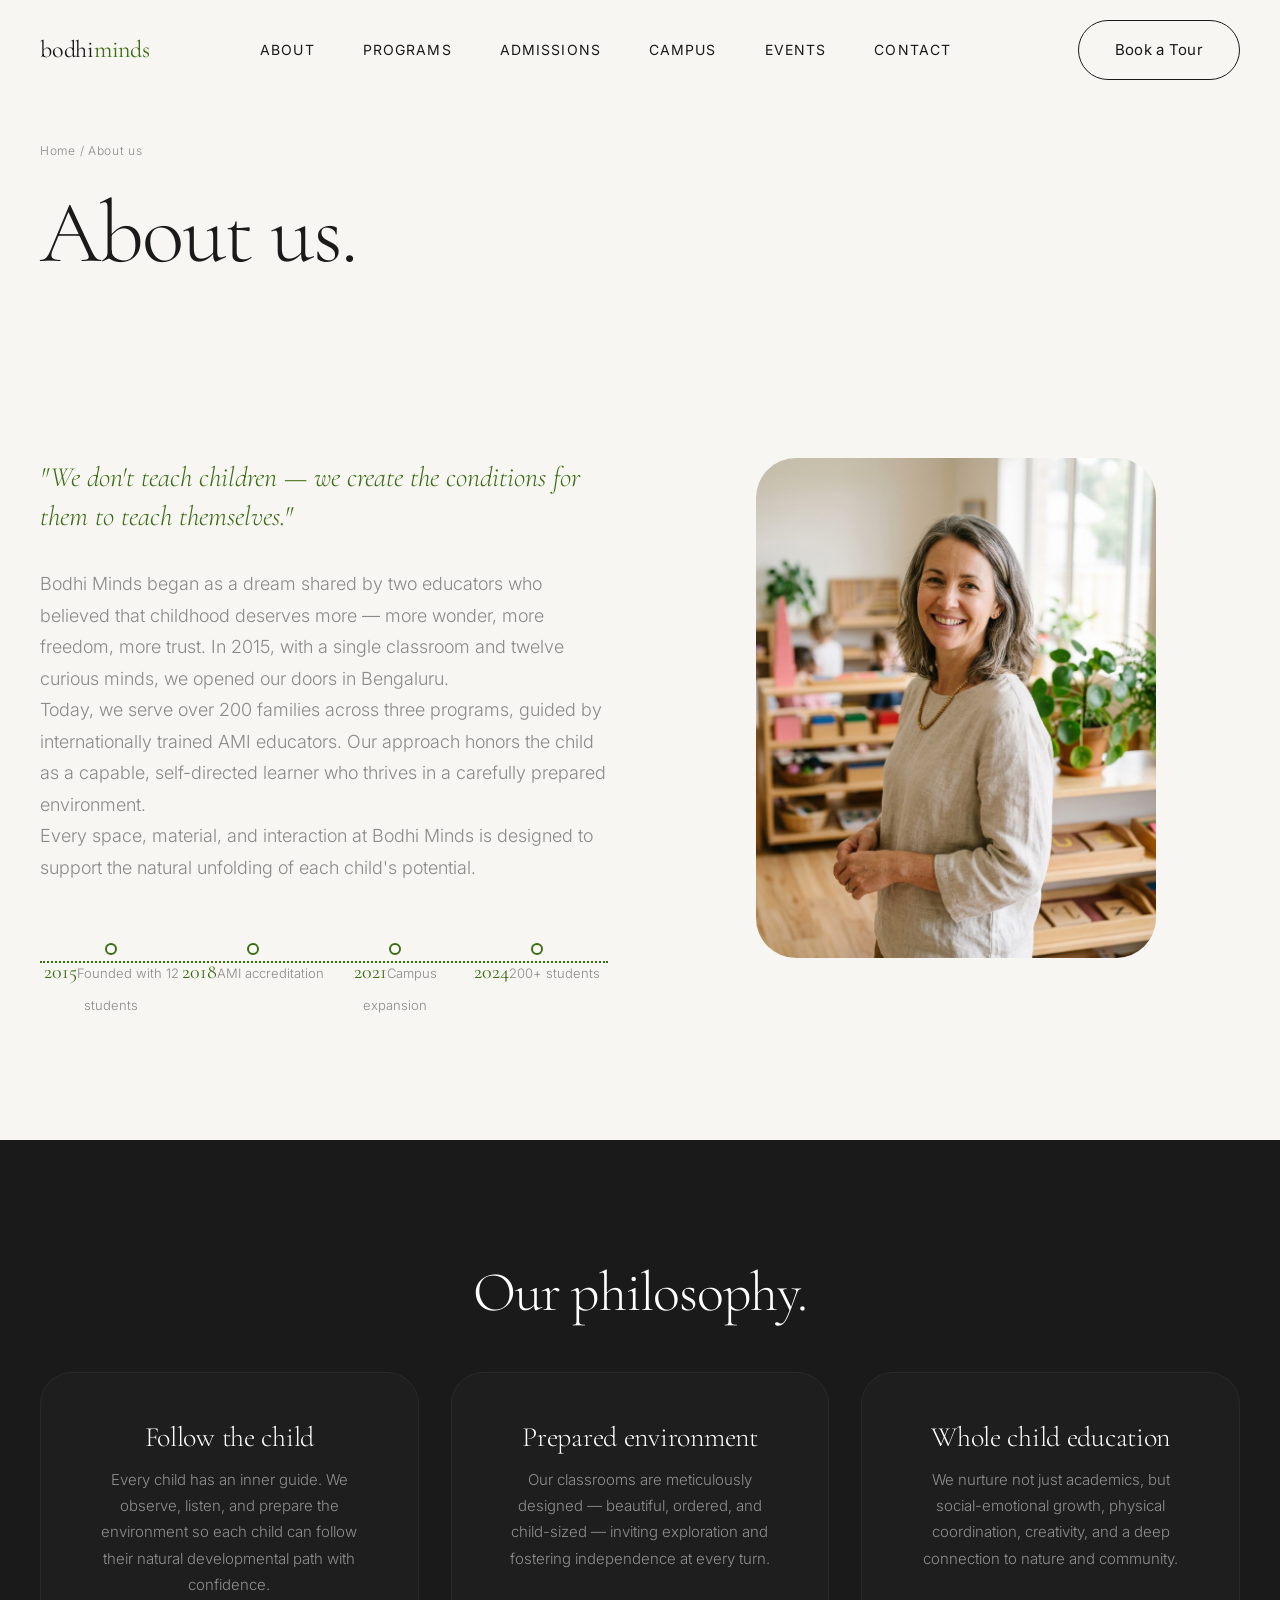
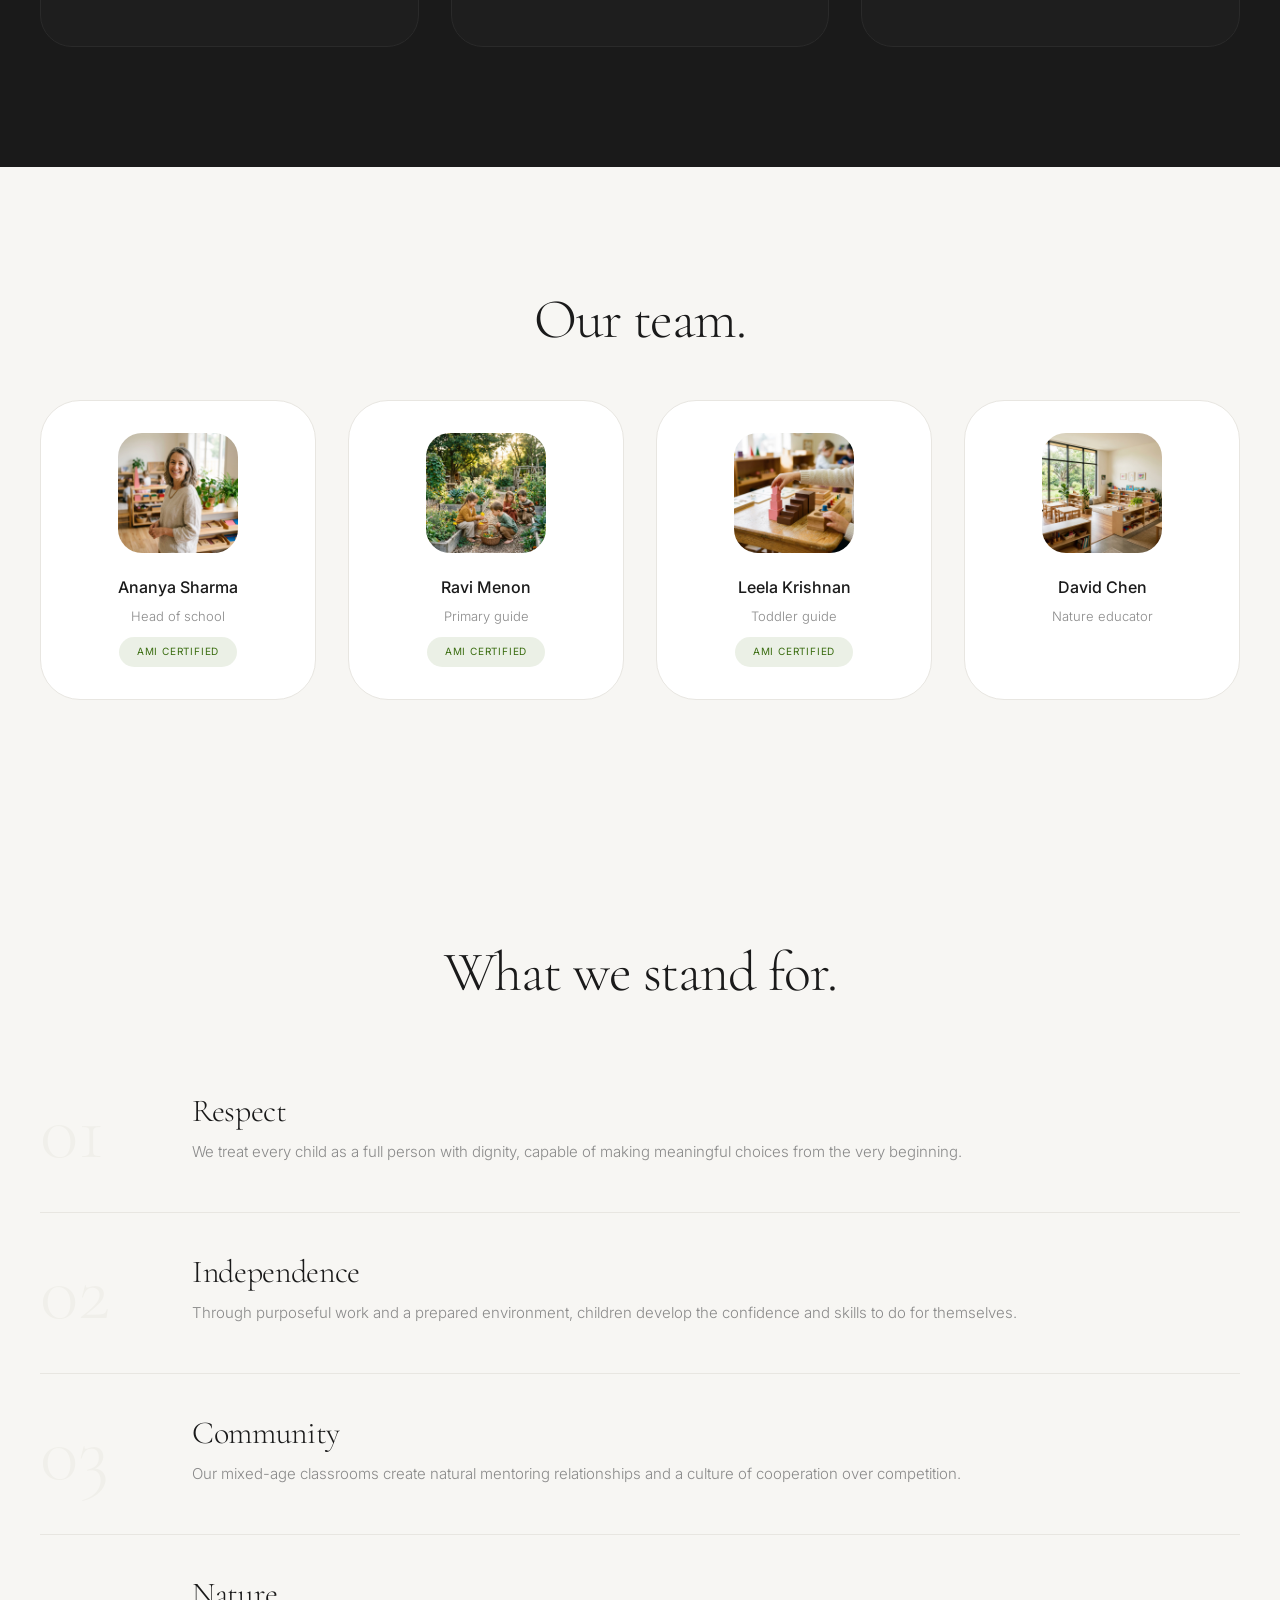
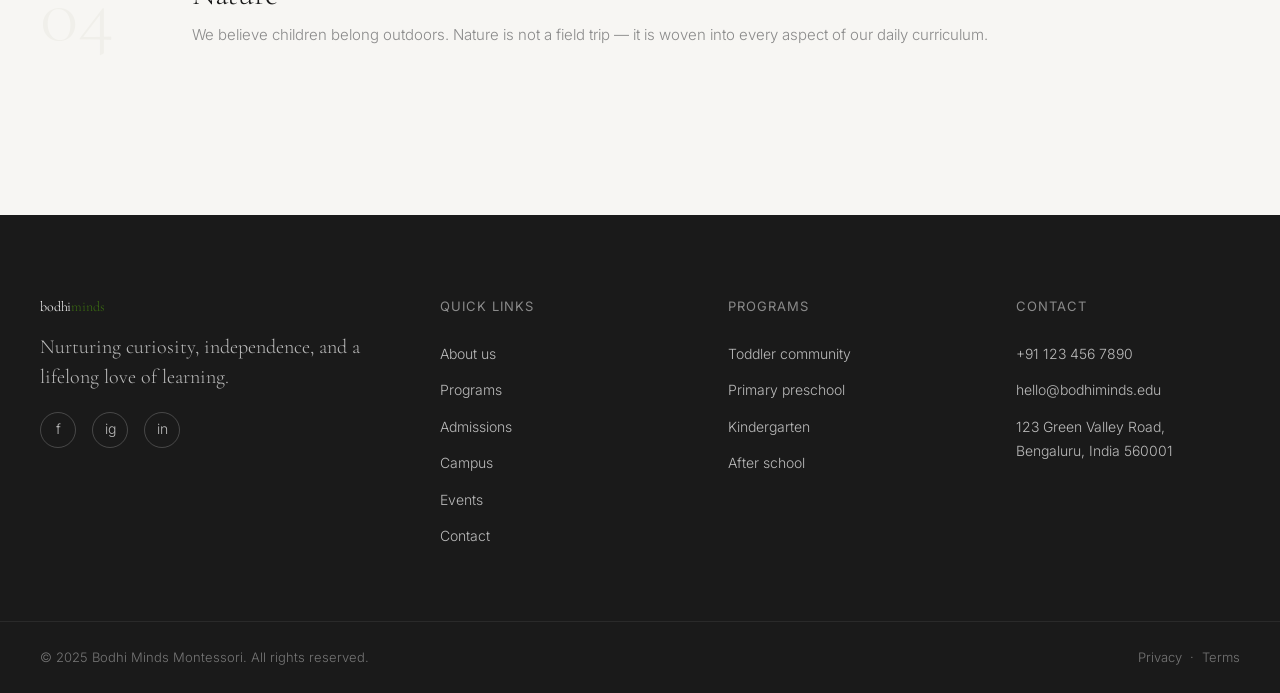
==== about.html @ 63c01d18 "Bodhi Minds Montessori - anti-gravity minimalist website with 7 pages" ====
<!DOCTYPE html>
<html lang="en">
<head>
  <meta charset="UTF-8">
  <meta name="viewport" content="width=device-width, initial-scale=1.0">
  <title>About Us — Bodhi Minds Montessori</title>
  <meta name="description" content="Learn about Bodhi Minds Montessori's story, philosophy, team, and values. We create the conditions for children to teach themselves since 2015.">
  <meta property="og:title" content="About Us — Bodhi Minds Montessori">
  <meta property="og:description" content="Discover our story, philosophy, and the passionate team behind Bodhi Minds Montessori education.">
  <link rel="stylesheet" href="css/tokens.css">
  <link rel="stylesheet" href="css/style.css">
</head>
<body>

  <!-- NAV -->
  <header class="site-nav" role="banner">
    <nav class="nav-inner" aria-label="Main navigation">
      <a href="index.html" class="nav-logo">bodhi<span>minds</span></a>
      <div class="nav-links">
        <a href="about.html">About</a>
        <a href="programs.html">Programs</a>
        <a href="admissions.html">Admissions</a>
        <a href="campus.html">Campus</a>
        <a href="events.html">Events</a>
        <a href="contact.html">Contact</a>
      </div>
      <a href="admissions.html" class="btn btn-ghost nav-cta">Book a Tour</a>
      <div class="nav-hamburger" aria-label="Open menu"><span></span><span></span><span></span></div>
    </nav>
  </header>
  <div class="mobile-drawer" role="dialog" aria-label="Mobile menu">
    <a href="index.html">Home</a><a href="about.html">About</a><a href="programs.html">Programs</a><a href="admissions.html">Admissions</a><a href="campus.html">Campus</a><a href="events.html">Events</a><a href="contact.html">Contact</a>
    <a href="admissions.html" class="btn btn-filled" style="margin-top:16px">Book a Tour</a>
  </div>

  <main>
    <!-- PAGE INTRO -->
    <section class="section page-intro" aria-label="Page introduction">
      <div class="container">
        <p class="breadcrumb"><a href="index.html">Home</a> / About us</p>
        <h1 data-reveal>About us.</h1>
      </div>
    </section>

    <!-- STORY -->
    <section class="section" aria-label="Our story" style="padding-top:40px">
      <div class="container">
        <div class="story-section">
          <div data-reveal>
            <p class="pull-quote">"We don't teach children — we create the conditions for them to teach themselves."</p>
            <p class="body-lg text-muted">Bodhi Minds began as a dream shared by two educators who believed that childhood deserves more — more wonder, more freedom, more trust. In 2015, with a single classroom and twelve curious minds, we opened our doors in Bengaluru.</p>
            <p class="body-lg text-muted">Today, we serve over 200 families across three programs, guided by internationally trained AMI educators. Our approach honors the child as a capable, self-directed learner who thrives in a carefully prepared environment.</p>
            <p class="body-lg text-muted" style="margin-bottom:0">Every space, material, and interaction at Bodhi Minds is designed to support the natural unfolding of each child's potential.</p>
            <div class="timeline" data-reveal data-reveal-delay="0.3">
              <div class="timeline-node"><span class="year">2015</span><span class="event">Founded with 12 students</span></div>
              <div class="timeline-node"><span class="year">2018</span><span class="event">AMI accreditation</span></div>
              <div class="timeline-node"><span class="year">2021</span><span class="event">Campus expansion</span></div>
              <div class="timeline-node"><span class="year">2024</span><span class="event">200+ students</span></div>
            </div>
          </div>
          <div data-reveal data-reveal-delay="0.2" style="display:flex;justify-content:center">
            <img src="images/founder_portrait.png" alt="Founder of Bodhi Minds Montessori" class="img-card float-8" style="width:80%;max-width:400px;aspect-ratio:4/5">
          </div>
        </div>
      </div>
    </section>

    <!-- PHILOSOPHY -->
    <section class="section section-dark" aria-label="Philosophy">
      <div class="container text-center">
        <h2 data-reveal>Our philosophy.</h2>
        <div class="why-grid" data-stagger style="margin-top:48px">
          <div class="why-card float-7" style="background:#1E1E1E;border-color:#2A2A2A">
            <h3>Follow the child</h3>
            <p style="color:rgba(255,255,255,.5)">Every child has an inner guide. We observe, listen, and prepare the environment so each child can follow their natural developmental path with confidence.</p>
          </div>
          <div class="why-card float-8 float-delay-1" style="background:#1E1E1E;border-color:#2A2A2A">
            <h3>Prepared environment</h3>
            <p style="color:rgba(255,255,255,.5)">Our classrooms are meticulously designed — beautiful, ordered, and child-sized — inviting exploration and fostering independence at every turn.</p>
          </div>
          <div class="why-card float-9 float-delay-2" style="background:#1E1E1E;border-color:#2A2A2A">
            <h3>Whole child education</h3>
            <p style="color:rgba(255,255,255,.5)">We nurture not just academics, but social-emotional growth, physical coordination, creativity, and a deep connection to nature and community.</p>
          </div>
        </div>
      </div>
    </section>

    <!-- TEAM -->
    <section class="section" aria-label="Our team">
      <div class="container">
        <h2 class="text-center" data-reveal>Our team.</h2>
        <div class="team-grid" data-stagger>
          <div class="card team-card float-7">
            <img src="images/founder_portrait.png" alt="Ananya Sharma, Head of School">
            <p class="name">Ananya Sharma</p>
            <p class="role">Head of school</p>
            <span class="pill-badge pill-badge-green" style="font-size:10px">AMI Certified</span>
          </div>
          <div class="card team-card float-8 float-delay-1">
            <img src="images/about_overlap1.png" alt="Ravi Menon, Primary Guide">
            <p class="name">Ravi Menon</p>
            <p class="role">Primary guide</p>
            <span class="pill-badge pill-badge-green" style="font-size:10px">AMI Certified</span>
          </div>
          <div class="card team-card float-9 float-delay-2">
            <img src="images/about_overlap2.png" alt="Leela Krishnan, Toddler Guide">
            <p class="name">Leela Krishnan</p>
            <p class="role">Toddler guide</p>
            <span class="pill-badge pill-badge-green" style="font-size:10px">AMI Certified</span>
          </div>
          <div class="card team-card float-10 float-delay-3">
            <img src="images/classroom_main.png" alt="David Chen, Nature Educator">
            <p class="name">David Chen</p>
            <p class="role">Nature educator</p>
          </div>
        </div>
      </div>
    </section>

    <!-- VALUES -->
    <section class="section" aria-label="Our values" style="background:var(--bg)">
      <div class="container">
        <h2 class="text-center" data-reveal>What we stand for.</h2>
        <div class="values-list" data-reveal>
          <div class="value-item">
            <span class="value-num">01</span>
            <div><h3>Respect</h3><p>We treat every child as a full person with dignity, capable of making meaningful choices from the very beginning.</p></div>
          </div>
          <div class="value-item">
            <span class="value-num">02</span>
            <div><h3>Independence</h3><p>Through purposeful work and a prepared environment, children develop the confidence and skills to do for themselves.</p></div>
          </div>
          <div class="value-item">
            <span class="value-num">03</span>
            <div><h3>Community</h3><p>Our mixed-age classrooms create natural mentoring relationships and a culture of cooperation over competition.</p></div>
          </div>
          <div class="value-item">
            <span class="value-num">04</span>
            <div><h3>Nature</h3><p>We believe children belong outdoors. Nature is not a field trip — it is woven into every aspect of our daily curriculum.</p></div>
          </div>
        </div>
      </div>
    </section>
  </main>

  <!-- FOOTER -->
  <footer class="site-footer" role="contentinfo">
    <div class="footer-grid">
      <div class="footer-col">
        <a href="index.html" class="nav-logo" style="color:#fff">bodhi<span>minds</span></a>
        <p class="footer-tagline">Nurturing curiosity, independence, and a lifelong love of learning.</p>
        <div class="footer-socials"><a href="#" aria-label="Facebook">f</a><a href="#" aria-label="Instagram">ig</a><a href="#" aria-label="LinkedIn">in</a></div>
      </div>
      <div class="footer-col"><h4>Quick links</h4><a href="about.html">About us</a><a href="programs.html">Programs</a><a href="admissions.html">Admissions</a><a href="campus.html">Campus</a><a href="events.html">Events</a><a href="contact.html">Contact</a></div>
      <div class="footer-col"><h4>Programs</h4><a href="programs.html#toddler">Toddler community</a><a href="programs.html#preschool">Primary preschool</a><a href="programs.html#kindergarten">Kindergarten</a><a href="programs.html#afterschool">After school</a></div>
      <div class="footer-col"><h4>Contact</h4><a href="tel:+911234567890">+91 123 456 7890</a><a href="mailto:hello@bodhiminds.edu">hello@bodhiminds.edu</a><a>123 Green Valley Road,<br>Bengaluru, India 560001</a></div>
    </div>
    <div class="footer-bottom"><span>© 2025 Bodhi Minds Montessori. All rights reserved.</span><div><a href="#">Privacy</a> &nbsp;·&nbsp; <a href="#">Terms</a></div></div>
  </footer>

  <a href="admissions.html" class="btn btn-green fab" id="fab-tour">Book a Tour</a>
  <script src="js/main.js"></script>
</body>
</html>
---- css/tokens.css ----
/* ============================================================
   BODHI MINDS — ANTI-GRAVITY DESIGN TOKENS
   ============================================================ */

/* --- Google Fonts --- */
@import url('https://fonts.googleapis.com/css2?family=Cormorant+Garamond:ital,wght@0,300;0,400;1,300;1,400&family=Inter:wght@300;400;500&display=swap');

/* --- Custom Properties --- */
:root {
  /* Colors */
  --bg:          #F7F6F3;
  --surface:     #FFFFFF;
  --text:        #1A1A1A;
  --accent:      #3B6D11;
  --divider:     #E8E6E1;
  --muted:       #8A8A8A;
  --dark-bg:     #1A1A1A;
  --dark-card:   #242424;
  --dark-card-alt: #1E1E1E;
  --dark-border: #2A2A2A;
  --light-num:   #F0EFEA;

  /* Typography */
  --font-display: 'Cormorant Garamond', serif;
  --font-body:    'Inter', sans-serif;

  /* Spacing */
  --section-pad:        120px;
  --section-pad-mobile: 64px;
  --gap:                64px;
  --gap-sm:             48px;
  --gap-xs:             24px;

  /* Radius */
  --radius-card:  40px;
  --radius-image: 24px;
  --radius-pill:  100px;
  --radius-small: 16px;
  --radius-medium: 32px;

  /* Nav */
  --nav-height: 80px;

  /* Transitions */
  --ease-smooth: cubic-bezier(0.25, 0.46, 0.45, 0.94);
}

/* --- Reset --- */
*, *::before, *::after {
  margin: 0;
  padding: 0;
  box-sizing: border-box;
}

html {
  scroll-behavior: smooth;
  -webkit-font-smoothing: antialiased;
  -moz-osx-font-smoothing: grayscale;
}

body {
  font-family: var(--font-body);
  font-weight: 300;
  font-size: 17px;
  line-height: 1.75;
  color: var(--text);
  background-color: var(--bg);
  overflow-x: hidden;
}

img {
  display: block;
  max-width: 100%;
  height: auto;
}

a {
  text-decoration: none;
  color: inherit;
}

ul, ol { list-style: none; }

button, input, textarea, select {
  font-family: inherit;
  font-size: inherit;
  color: inherit;
  border: none;
  outline: none;
  background: none;
}

button { cursor: pointer; }

/* --- Typography --- */
.h1, h1 {
  font-family: var(--font-display);
  font-weight: 300;
  font-size: clamp(40px, 8vw, 88px);
  line-height: 1.1;
  letter-spacing: -0.02em;
  color: var(--text);
}

.h2, h2 {
  font-family: var(--font-display);
  font-weight: 300;
  font-size: clamp(28px, 6vw, 56px);
  line-height: 1.15;
  letter-spacing: -0.02em;
  color: var(--text);
}

.h3, h3 {
  font-family: var(--font-display);
  font-weight: 300;
  font-size: clamp(24px, 4vw, 36px);
  line-height: 1.2;
  letter-spacing: -0.01em;
}

.body-lg {
  font-size: 18px;
  line-height: 1.75;
  font-weight: 300;
}

.body-sm {
  font-size: 14px;
  line-height: 1.6;
  font-weight: 300;
}

.label {
  font-family: var(--font-body);
  font-size: 12px;
  font-weight: 400;
  letter-spacing: 0.08em;
  text-transform: uppercase;
}

.label-nav {
  font-family: var(--font-body);
  font-size: 14px;
  font-weight: 400;
  letter-spacing: 0.08em;
  text-transform: uppercase;
}

/* --- Float Keyframes --- */
@keyframes float {
  0%   { transform: translateY(0px); }
  100% { transform: translateY(-14px); }
}

@keyframes float-mobile {
  0%   { transform: translateY(0px); }
  100% { transform: translateY(-6px); }
}

@keyframes fadeInUp {
  from {
    opacity: 0;
    transform: translateY(24px);
  }
  to {
    opacity: 1;
    transform: translateY(0);
  }
}

@keyframes marquee {
  0%   { transform: translateX(0); }
  100% { transform: translateX(-50%); }
}

@keyframes bounce-arrow {
  0%, 100% { transform: translateY(0); }
  50%      { transform: translateY(8px); }
}

@keyframes fabIn {
  from { opacity: 0; transform: translateY(20px) scale(0.9); }
  to   { opacity: 1; transform: translateY(0) scale(1); }
}

/* --- Float Utility Classes --- */
.float { animation: float 8s ease-in-out infinite alternate; }
.float-6  { animation: float 6s ease-in-out infinite alternate; }
.float-7  { animation: float 7s ease-in-out infinite alternate; }
.float-8  { animation: float 8s ease-in-out infinite alternate; }
.float-9  { animation: float 9s ease-in-out infinite alternate; }
.float-10 { animation: float 10s ease-in-out infinite alternate; }

.float-delay-1 { animation-delay: 1.5s; }
.float-delay-2 { animation-delay: 3s; }
.float-delay-3 { animation-delay: 4.5s; }
.float-delay-4 { animation-delay: 6s; }

/* --- Reveal (entrance animation) --- */
[data-reveal] {
  opacity: 0;
  transform: translateY(24px);
  transition: opacity 0.7s ease-out, transform 0.7s ease-out;
}

[data-reveal].revealed {
  opacity: 1;
  transform: translateY(0);
}

/* --- Buttons --- */
.btn {
  display: inline-flex;
  align-items: center;
  justify-content: center;
  gap: 8px;
  padding: 16px 36px;
  border-radius: var(--radius-pill);
  font-family: var(--font-body);
  font-size: 15px;
  font-weight: 400;
  letter-spacing: 0.02em;
  transition: all 0.4s ease;
  white-space: nowrap;
}

.btn-filled {
  background-color: var(--text);
  color: var(--surface);
}

.btn-filled:hover {
  background-color: var(--accent);
}

.btn-ghost {
  background: transparent;
  border: 1px solid var(--text);
  color: var(--text);
}

.btn-ghost:hover {
  border-color: var(--accent);
  color: var(--accent);
}

.btn-green {
  background-color: var(--accent);
  color: var(--surface);
}

.btn-green:hover {
  background-color: #2F5A0D;
}

.btn-white {
  background-color: var(--surface);
  color: var(--text);
}

.btn-white:hover {
  background-color: var(--divider);
}

.btn-ghost-white {
  background: transparent;
  border: 1px solid var(--surface);
  color: var(--surface);
}

.btn-ghost-white:hover {
  border-color: var(--accent);
  color: var(--accent);
}

.btn-ghost-green {
  background: transparent;
  border: 1px solid var(--accent);
  color: var(--accent);
}

.btn-ghost-green:hover {
  background-color: var(--accent);
  color: var(--surface);
}

/* --- Pill Badge --- */
.pill-badge {
  display: inline-flex;
  align-items: center;
  padding: 6px 18px;
  border-radius: var(--radius-pill);
  font-family: var(--font-body);
  font-size: 12px;
  font-weight: 400;
  letter-spacing: 0.08em;
  text-transform: uppercase;
}

.pill-badge-green {
  background-color: rgba(59, 109, 17, 0.1);
  color: var(--accent);
}

.pill-badge-outline {
  border: 1px solid var(--accent);
  color: var(--accent);
  background: transparent;
}

/* --- Container --- */
.container {
  width: 100%;
  max-width: 1280px;
  margin: 0 auto;
  padding: 0 40px;
}

.container-narrow {
  max-width: 960px;
}

/* --- Section --- */
.section {
  padding: var(--section-pad) 0;
}

.section-dark {
  background-color: var(--dark-bg);
  color: var(--surface);
}

.section-dark h2,
.section-dark h3,
.section-dark .h2,
.section-dark .h3 {
  color: var(--surface);
}

.section-white {
  background-color: var(--surface);
}

/* --- Cards --- */
.card {
  background: var(--surface);
  border: 1px solid var(--divider);
  border-radius: var(--radius-card);
  padding: var(--gap-sm);
  transition: transform 0.35s ease;
}

.card:hover {
  transform: scale(1.015);
}

.card-dark {
  background: var(--dark-card);
  border: 1px solid var(--dark-border);
  color: var(--surface);
}

.card-dark:hover {
  transform: scale(1.015);
}

/* --- Images --- */
.img-rounded {
  border-radius: var(--radius-image);
  object-fit: cover;
}

.img-card {
  border-radius: var(--radius-card);
  object-fit: cover;
}

.img-hover {
  transition: transform 0.4s ease;
}

.img-hover:hover {
  transform: scale(1.03);
}

/* --- Green Accent Dash --- */
.accent-dash {
  display: block;
  width: 48px;
  height: 2px;
  background-color: var(--accent);
  margin: 20px 0;
}

/* --- Green Dot --- */
.green-dot {
  display: inline-block;
  width: 6px;
  height: 6px;
  border-radius: 50%;
  background-color: var(--accent);
  margin-right: 12px;
  flex-shrink: 0;
}

/* --- Responsive --- */
@media (max-width: 768px) {
  .container {
    padding: 0 20px;
  }

  .section {
    padding: var(--section-pad-mobile) 0;
  }

  /* Halve float amplitude on mobile */
  .float, .float-6, .float-7, .float-8, .float-9, .float-10 {
    animation-name: float-mobile;
  }

  [data-reveal] {
    transform: translateY(16px);
  }
}

/* --- Reduced Motion --- */
@media (prefers-reduced-motion: reduce) {
  .float, .float-6, .float-7, .float-8, .float-9, .float-10,
  [data-reveal] {
    animation: none !important;
    transition: none !important;
    transform: none !important;
    opacity: 1 !important;
  }
}
---- css/style.css ----
/* ============================================================
   BODHI MINDS — COMPONENT & PAGE STYLES
   ============================================================ */

/* === NAVIGATION === */
.site-nav{position:fixed;top:0;left:0;width:100%;z-index:1000;padding:20px 0;transition:all .3s ease}
.site-nav.scrolled{background:rgba(247,246,243,.92);backdrop-filter:blur(12px);-webkit-backdrop-filter:blur(12px);padding:14px 0;border-bottom:1px solid var(--divider)}
.nav-inner{display:flex;align-items:center;justify-content:space-between;max-width:1280px;margin:0 auto;padding:0 40px}
.nav-logo{font-family:var(--font-display);font-size:24px;font-weight:400;letter-spacing:-.01em;color:var(--text)}
.nav-logo span{color:var(--accent)}
.nav-links{display:flex;align-items:center;gap:48px}
.nav-links a{font-family:var(--font-body);font-size:14px;font-weight:400;letter-spacing:.08em;text-transform:uppercase;color:var(--text);transition:color .3s}
.nav-links a:hover{color:var(--accent)}
.nav-cta{margin-left:16px}
.nav-hamburger{display:none;flex-direction:column;gap:5px;cursor:pointer;padding:8px;z-index:1001}
.nav-hamburger span{display:block;width:24px;height:1.5px;background:var(--text);transition:all .3s}
.mobile-drawer{position:fixed;top:0;right:-100%;width:100%;height:100vh;background:var(--bg);z-index:999;display:flex;flex-direction:column;align-items:center;justify-content:center;gap:32px;transition:right .4s ease}
.mobile-drawer.open{right:0}
.mobile-drawer a{font-family:var(--font-body);font-size:28px;font-weight:300;color:var(--text);text-align:center}
.mobile-drawer a:hover{color:var(--accent)}

@media(max-width:768px){
  .nav-links,.nav-cta{display:none}
  .nav-hamburger{display:flex}
  .nav-inner{padding:0 20px}
}

/* === FOOTER === */
.site-footer{background:var(--dark-bg);color:var(--surface);padding:80px 0 0}
.footer-grid{display:grid;grid-template-columns:1.5fr 1fr 1fr 1fr;gap:var(--gap);max-width:1280px;margin:0 auto;padding:0 40px}
.footer-col h4{font-family:var(--font-body);font-size:13px;font-weight:400;letter-spacing:.08em;text-transform:uppercase;color:var(--muted);margin-bottom:24px}
.footer-col a{display:block;font-size:14px;font-weight:300;color:rgba(255,255,255,.7);margin-bottom:12px;transition:color .3s}
.footer-col a:hover{color:var(--accent)}
.footer-tagline{font-family:var(--font-display);font-size:20px;font-weight:300;color:rgba(255,255,255,.7);margin-top:12px;line-height:1.5}
.footer-socials{display:flex;gap:16px;margin-top:20px}
.footer-socials a{width:36px;height:36px;border-radius:50%;border:1px solid rgba(255,255,255,.2);display:flex;align-items:center;justify-content:center;font-size:14px;transition:all .3s}
.footer-socials a:hover{border-color:var(--accent);color:var(--accent)}
.footer-bottom{border-top:1px solid #2A2A2A;margin-top:60px;padding:24px 40px;max-width:1280px;margin-left:auto;margin-right:auto;display:flex;justify-content:space-between;font-size:13px;color:rgba(255,255,255,.4)}
.footer-bottom a{color:rgba(255,255,255,.4);transition:color .3s}
.footer-bottom a:hover{color:var(--accent)}

@media(max-width:768px){
  .footer-grid{grid-template-columns:1fr;gap:40px;padding:0 20px}
  .footer-bottom{flex-direction:column;gap:8px;text-align:center;padding:24px 20px}
}

/* === FAB === */
.fab{position:fixed;bottom:24px;right:24px;z-index:998;opacity:0;pointer-events:none;transition:all .3s}
.fab.visible{opacity:1;pointer-events:auto;animation:fabIn .3s ease forwards}

/* === HERO === */
.hero{min-height:100vh;display:flex;align-items:center;padding-top:var(--nav-height);background:var(--bg)}
.hero-inner{display:grid;grid-template-columns:1fr 1fr;gap:var(--gap);align-items:center;max-width:1280px;margin:0 auto;padding:40px 40px 60px}
.hero-text{padding-right:40px}
.hero-badge{margin-bottom:24px}
.hero h1{margin-bottom:24px}
.hero h1 em{font-style:italic}
.hero-desc{font-size:17px;color:var(--muted);margin-bottom:36px;max-width:480px}
.hero-buttons{display:flex;gap:16px;flex-wrap:wrap;margin-bottom:0}
.hero-image{position:relative;display:flex;justify-content:flex-end}
.hero-image img{width:85%;max-width:480px;aspect-ratio:4/5;object-fit:cover;border-radius:var(--radius-card)}
.hero-stats{display:flex;gap:20px;flex-wrap:wrap;max-width:1280px;margin:0 auto;padding:0 40px 80px}
.stat-chip{background:var(--surface);border:1px solid var(--divider);border-top:2px solid var(--accent);border-radius:var(--radius-pill);padding:16px 28px;font-family:var(--font-body);font-size:14px;font-weight:400;white-space:nowrap}

@media(max-width:768px){
  .hero-inner{grid-template-columns:1fr;text-align:center;padding:40px 20px}
  .hero-text{padding-right:0}
  .hero-desc{margin:0 auto 36px}
  .hero-buttons{justify-content:center}
  .hero-image{justify-content:center;margin-top:40px}
  .hero-image img{width:70%;max-width:320px}
  .hero-stats{justify-content:center;padding:0 20px 60px}
}

/* === MARQUEE === */
.marquee-strip{overflow:hidden;padding:32px 0;background:var(--bg);border-top:1px solid var(--divider);border-bottom:1px solid var(--divider)}
.marquee-track{display:flex;width:max-content;animation:marquee 30s linear infinite}
.marquee-track span{font-family:var(--font-display);font-style:italic;font-size:22px;font-weight:300;color:var(--muted);white-space:nowrap;padding:0 32px}

/* === ABOUT PREVIEW === */
.about-preview{display:grid;grid-template-columns:1fr 1fr;gap:var(--gap);align-items:center}
.about-preview-images{position:relative;height:500px}
.about-preview-images img{position:absolute;width:65%;aspect-ratio:4/5;object-fit:cover;border-radius:var(--radius-card)}
.about-preview-images img:first-child{top:0;left:0;z-index:1}
.about-preview-images img:last-child{bottom:0;right:0;z-index:2}
.about-preview h2{margin-bottom:8px}
.about-preview p{color:var(--muted);margin-bottom:20px}

@media(max-width:768px){
  .about-preview{grid-template-columns:1fr}
  .about-preview-images{height:400px;margin-top:40px}
}

/* === PROGRAMS SECTION === */
.programs-grid{display:grid;grid-template-columns:repeat(3,1fr);gap:32px;margin-top:48px}
.program-card{padding:var(--gap-sm)}
.program-card .monogram{width:48px;height:48px;border-radius:50%;background:rgba(59,109,17,.1);color:var(--accent);display:flex;align-items:center;justify-content:center;font-family:var(--font-display);font-size:20px;font-weight:400;margin-bottom:24px}
.program-card h3{margin-bottom:12px}
.program-card .age-badge{margin-bottom:16px}
.program-card p{color:var(--muted);margin-bottom:20px;font-size:15px}
.program-card .learn-more{color:var(--accent);font-size:14px;font-weight:400;transition:opacity .3s}
.program-card .learn-more:hover{opacity:.7}

@media(max-width:768px){
  .programs-grid{grid-template-columns:1fr}
}

/* === WHY US === */
.why-grid{display:grid;grid-template-columns:repeat(3,1fr);gap:32px;margin-top:48px}
.why-card{background:var(--dark-card);border:1px solid var(--dark-border);border-radius:var(--radius-medium);padding:var(--gap-sm)}
.why-card h3{color:var(--surface);margin-bottom:12px;font-size:clamp(22px,3vw,28px)}
.why-card p{color:rgba(255,255,255,.6);font-size:15px}
.why-card .icon{color:var(--accent);font-size:32px;margin-bottom:20px}

@media(max-width:768px){
  .why-grid{grid-template-columns:1fr}
}

/* === TESTIMONIALS === */
.testimonials-grid{display:grid;grid-template-columns:repeat(3,1fr);gap:32px;margin-top:48px}
.quote-card{padding:40px}
.quote-card .quote-mark{font-family:var(--font-display);font-size:72px;line-height:1;color:var(--accent);opacity:.3;margin-bottom:8px}
.quote-card blockquote{font-family:var(--font-display);font-style:italic;font-size:22px;font-weight:300;line-height:1.5;margin-bottom:20px;color:var(--text)}
.quote-card .parent-name{font-size:13px;color:var(--muted);letter-spacing:.04em}

@media(max-width:768px){
  .testimonials-grid{grid-template-columns:1fr}
}

/* === CTA SECTION === */
.cta-card{background:var(--surface);border:1px solid var(--divider);border-radius:48px;padding:80px;text-align:center;max-width:800px;margin:0 auto}
.cta-card h2{margin-bottom:16px}
.cta-card p{color:var(--muted);margin-bottom:36px}
.cta-buttons{display:flex;gap:16px;justify-content:center;flex-wrap:wrap}

@media(max-width:768px){
  .cta-card{padding:48px 24px;border-radius:32px}
}

/* === PAGE INTRO === */
.page-intro{padding-top:calc(var(--nav-height) + 60px)}
.breadcrumb{font-size:12px;color:var(--muted);letter-spacing:.06em;margin-bottom:24px}
.breadcrumb a{color:var(--muted);transition:color .3s}
.breadcrumb a:hover{color:var(--accent)}
.page-intro h1{margin-bottom:16px}
.page-intro .intro-sub{color:var(--muted);font-size:17px;max-width:560px}

/* === ABOUT PAGE === */
.story-section{display:grid;grid-template-columns:1fr 1fr;gap:var(--gap);align-items:start}
.pull-quote{font-family:var(--font-display);font-style:italic;font-size:28px;font-weight:300;line-height:1.4;color:var(--accent);margin-bottom:32px}
.timeline{display:flex;align-items:flex-start;gap:0;margin-top:48px;position:relative;padding-top:24px}
.timeline::before{content:'';position:absolute;top:30px;left:0;right:0;height:2px;border-top:2px dotted var(--accent)}
.timeline-node{flex:1;text-align:center;position:relative}
.timeline-node::before{content:'';width:12px;height:12px;border-radius:50%;background:var(--surface);border:2px solid var(--accent);position:absolute;top:-12px;left:50%;transform:translateX(-50%)}
.timeline-node .year{font-family:var(--font-display);font-size:20px;font-weight:400;color:var(--accent);margin-top:12px}
.timeline-node .event{font-size:13px;color:var(--muted);margin-top:4px}

.team-grid{display:grid;grid-template-columns:repeat(4,1fr);gap:32px;margin-top:48px}
.team-card{text-align:center;padding:32px 24px}
.team-card img{width:120px;height:120px;border-radius:var(--radius-image);object-fit:cover;margin:0 auto 20px}
.team-card .name{font-family:var(--font-body);font-weight:500;font-size:16px;margin-bottom:4px}
.team-card .role{font-size:13px;color:var(--muted);margin-bottom:8px}

.values-list{margin-top:48px}
.value-item{display:grid;grid-template-columns:120px 1fr;gap:32px;align-items:start;padding:40px 0;border-bottom:1px solid var(--divider)}
.value-item:last-child{border-bottom:none}
.value-num{font-family:var(--font-display);font-size:80px;font-weight:300;color:var(--light-num);line-height:1}
.value-item h3{font-size:clamp(24px,4vw,32px);margin-bottom:8px}
.value-item p{color:var(--muted);font-size:15px}

@media(max-width:768px){
  .story-section{grid-template-columns:1fr}
  .team-grid{grid-template-columns:repeat(2,1fr)}
  .value-item{grid-template-columns:60px 1fr;gap:16px}
  .value-num{font-size:48px}
  .timeline{flex-direction:column;gap:32px}
  .timeline::before{display:none}
}

/* === PROGRAMS PAGE === */
.pill-nav{display:flex;gap:12px;flex-wrap:wrap;margin-top:24px}
.program-section{display:grid;grid-template-columns:1fr 1fr;gap:var(--gap);align-items:center}
.program-section.reverse{direction:rtl}
.program-section.reverse>*{direction:ltr}
.program-section img{width:100%;aspect-ratio:4/5;object-fit:cover;border-radius:var(--radius-card)}
.program-features{display:flex;flex-wrap:wrap;gap:10px;margin:20px 0}
.schedule-row{display:flex;align-items:center;gap:8px;font-size:14px;color:var(--muted);margin-bottom:24px}
.comparison-table{width:100%;border-collapse:collapse;font-size:14px}
.comparison-table th{text-align:left;font-weight:400;padding:16px 12px;color:var(--muted);font-size:12px;letter-spacing:.06em;text-transform:uppercase}
.comparison-table td{padding:16px 12px;border-bottom:1px solid var(--divider)}
.comparison-table tr:last-child td{border-bottom:none}
.check{color:var(--accent);font-weight:500}
.dash{color:var(--divider)}

@media(max-width:768px){
  .program-section{grid-template-columns:1fr}
  .program-section.reverse{direction:ltr}
}

/* === ADMISSIONS PAGE === */
.steps-grid{display:grid;grid-template-columns:repeat(4,1fr);gap:32px;margin-top:48px;position:relative}
.steps-grid::before{content:'';position:absolute;top:48px;left:10%;right:10%;height:2px;border-top:2px dashed var(--accent);z-index:0}
.step-card{position:relative;z-index:1;text-align:center;padding:40px 24px}
.step-num{font-family:var(--font-display);font-size:56px;font-weight:300;color:var(--light-num);line-height:1;margin-bottom:16px}
.step-card h3{font-family:var(--font-body);font-weight:500;font-size:16px;margin-bottom:8px}
.step-card p{font-size:14px;color:var(--muted)}

.pricing-grid{display:grid;grid-template-columns:repeat(3,1fr);gap:32px;margin-top:48px}
.price-card{padding:var(--gap-sm);text-align:center}
.price-card h3{font-family:var(--font-display);font-size:28px;margin-bottom:8px}
.price-amount{font-family:var(--font-body);font-weight:500;font-size:36px;color:var(--accent);margin:16px 0}
.price-card ul{text-align:left;margin-bottom:24px}
.price-card li{display:flex;align-items:center;font-size:14px;color:var(--muted);padding:6px 0}

.form-section{display:grid;grid-template-columns:1fr 1fr;gap:var(--gap);align-items:start}
.form-group{margin-bottom:24px}
.form-group label{display:block;font-size:11px;letter-spacing:.08em;text-transform:uppercase;color:var(--muted);margin-bottom:8px}
.form-group input,.form-group textarea,.form-group select{width:100%;padding:12px 0;border-bottom:1px solid var(--divider);font-size:16px;font-weight:300;transition:border-color .3s;background:transparent}
.form-group input:focus,.form-group textarea:focus,.form-group select:focus{border-bottom-color:var(--accent)}
.form-group textarea{resize:vertical;min-height:100px}

.faq-list{max-width:800px;margin:48px auto 0}
.faq-item{border-bottom:1px solid var(--divider);overflow:hidden}
.faq-question{display:flex;justify-content:space-between;align-items:center;padding:24px 0;cursor:pointer;font-family:var(--font-body);font-weight:400;font-size:18px;transition:color .3s}
.faq-question:hover{color:var(--accent)}
.faq-icon{font-size:24px;transition:all .3s;color:var(--muted)}
.faq-item.open .faq-icon{color:var(--accent);transform:rotate(45deg)}
.faq-item.open .faq-question{color:var(--text)}
.faq-answer{max-height:0;overflow:hidden;transition:max-height .4s ease;padding-left:0;border-left:2px solid transparent}
.faq-item.open .faq-answer{max-height:300px;padding-bottom:24px;border-left-color:var(--accent)}
.faq-answer p{font-size:16px;color:var(--muted);padding-left:16px}

@media(max-width:768px){
  .steps-grid{grid-template-columns:repeat(2,1fr)}
  .steps-grid::before{display:none}
  .pricing-grid{grid-template-columns:1fr}
  .form-section{grid-template-columns:1fr}
}

/* === CAMPUS PAGE === */
.campus-hero{background:var(--dark-bg);min-height:60vh;display:flex;flex-direction:column;align-items:center;justify-content:center;text-align:center;padding-top:var(--nav-height)}
.campus-hero h1{color:var(--surface)}
.scroll-arrow{margin-top:32px;font-size:24px;color:rgba(255,255,255,.4);animation:bounce-arrow 2s ease infinite}
.masonry-grid{columns:3;column-gap:24px;margin-top:48px}
.masonry-item{break-inside:avoid;margin-bottom:24px;position:relative;overflow:hidden;border-radius:var(--radius-medium)}
.masonry-item img{width:100%;display:block;border-radius:var(--radius-medium);transition:transform .4s ease}
.masonry-item:hover img{transform:scale(1.03)}
.masonry-label{position:absolute;bottom:16px;left:16px;background:rgba(255,255,255,.95);border-radius:var(--radius-small);padding:8px 16px;font-size:14px;font-weight:500;opacity:0;transform:translateY(8px);transition:all .3s}
.masonry-item:hover .masonry-label{opacity:1;transform:translateY(0)}

.detail-section{display:grid;grid-template-columns:1fr 1fr;gap:var(--gap);align-items:center}
.detail-section.reverse{direction:rtl}
.detail-section.reverse>*{direction:ltr}
.detail-section img{width:100%;aspect-ratio:16/9;object-fit:cover;border-radius:var(--radius-card)}
.feature-list{margin-top:20px}
.feature-list li{display:flex;align-items:flex-start;gap:12px;padding:8px 0;font-size:15px;color:var(--muted)}

.gallery-grid{display:grid;grid-template-columns:repeat(3,1fr);gap:24px;margin-top:48px}
.gallery-item{border-radius:var(--radius-image);overflow:hidden;border:1px solid var(--dark-border);cursor:pointer;transition:transform .4s}
.gallery-item:hover{transform:scale(1.03)}
.gallery-item img{width:100%;aspect-ratio:1;object-fit:cover;display:block}

.lightbox{position:fixed;inset:0;background:rgba(0,0,0,.9);z-index:2000;display:none;align-items:center;justify-content:center;padding:40px}
.lightbox.active{display:flex}
.lightbox img{max-width:90%;max-height:90vh;border-radius:16px;object-fit:contain}
.lightbox-close{position:absolute;top:24px;right:24px;color:#fff;font-size:32px;cursor:pointer;width:48px;height:48px;display:flex;align-items:center;justify-content:center}

@media(max-width:768px){
  .masonry-grid{columns:2}
  .detail-section{grid-template-columns:1fr}
  .detail-section.reverse{direction:ltr}
  .gallery-grid{grid-template-columns:repeat(2,1fr)}
}

/* === EVENTS PAGE === */
.event-card{display:grid;grid-template-columns:100px 1fr auto;gap:32px;align-items:center;padding:32px}
.event-date{text-align:center}
.event-date .day{font-family:var(--font-display);font-size:48px;font-weight:300;line-height:1;color:var(--text)}
.event-date .month{font-size:13px;color:var(--muted);text-transform:uppercase;letter-spacing:.06em}
.event-info h3{font-family:var(--font-display);font-size:28px;margin-bottom:4px}
.event-meta{font-size:13px;color:var(--muted)}
.event-actions{display:flex;align-items:center;gap:12px}

.blog-grid{display:grid;grid-template-columns:repeat(3,1fr);gap:32px;margin-top:48px}
.blog-card{overflow:hidden}
.blog-card img{width:100%;aspect-ratio:16/9;object-fit:cover;border-radius:var(--radius-image) var(--radius-image) 0 0}
.blog-card-body{padding:28px}
.blog-card .category{margin-bottom:12px}
.blog-card h3{font-family:var(--font-display);font-size:24px;margin-bottom:8px}
.blog-card p{font-size:14px;color:var(--muted)}

.newsletter-strip{background:var(--dark-bg);padding:80px 0;text-align:center}
.newsletter-strip h2{color:var(--surface);margin-bottom:24px}
.newsletter-form{display:flex;gap:12px;max-width:480px;margin:0 auto}
.newsletter-form input{flex:1;padding:14px 20px;background:rgba(255,255,255,.08);border:1px solid rgba(255,255,255,.15);border-radius:var(--radius-pill);color:#fff;font-size:15px}
.newsletter-form input::placeholder{color:rgba(255,255,255,.4)}

@media(max-width:768px){
  .event-card{grid-template-columns:1fr;text-align:center}
  .blog-grid{grid-template-columns:1fr}
  .newsletter-form{flex-direction:column}
}

/* === CONTACT PAGE === */
.contact-layout{display:grid;grid-template-columns:2fr 3fr;gap:var(--gap);align-items:start}
.contact-cards{display:flex;flex-direction:column;gap:16px}
.contact-card{display:flex;align-items:center;gap:16px;padding:20px 24px}
.contact-card .icon{width:40px;height:40px;border-radius:50%;background:rgba(59,109,17,.08);color:var(--accent);display:flex;align-items:center;justify-content:center;font-size:16px;flex-shrink:0}
.contact-card .info{font-size:15px}
.contact-card .info span{display:block;font-size:12px;color:var(--muted);text-transform:uppercase;letter-spacing:.06em;margin-bottom:2px}
.social-row{display:flex;gap:12px;margin-top:24px}
.social-row a{width:44px;height:44px;border-radius:50%;border:1px solid var(--divider);display:flex;align-items:center;justify-content:center;font-size:16px;transition:all .3s}
.social-row a:hover{border-color:var(--accent);color:var(--accent)}
.map-container{width:100%;border-radius:var(--radius-medium) var(--radius-medium) 0 0;overflow:hidden;height:360px;margin-top:var(--section-pad)}
.map-container iframe{width:100%;height:100%;border:none}

@media(max-width:768px){
  .contact-layout{grid-template-columns:1fr}
}

/* === DARK HERO CTA === */
.dark-cta{text-align:center}
.dark-cta h2{color:var(--surface);margin-bottom:16px}
.dark-cta p{color:rgba(255,255,255,.6);margin-bottom:36px}

/* === TEXT COLORS === */
.text-muted{color:var(--muted)}
.text-accent{color:var(--accent)}
.text-center{text-align:center}
.mt-48{margin-top:48px}
.mb-16{margin-bottom:16px}
.mb-8{margin-bottom:8px}
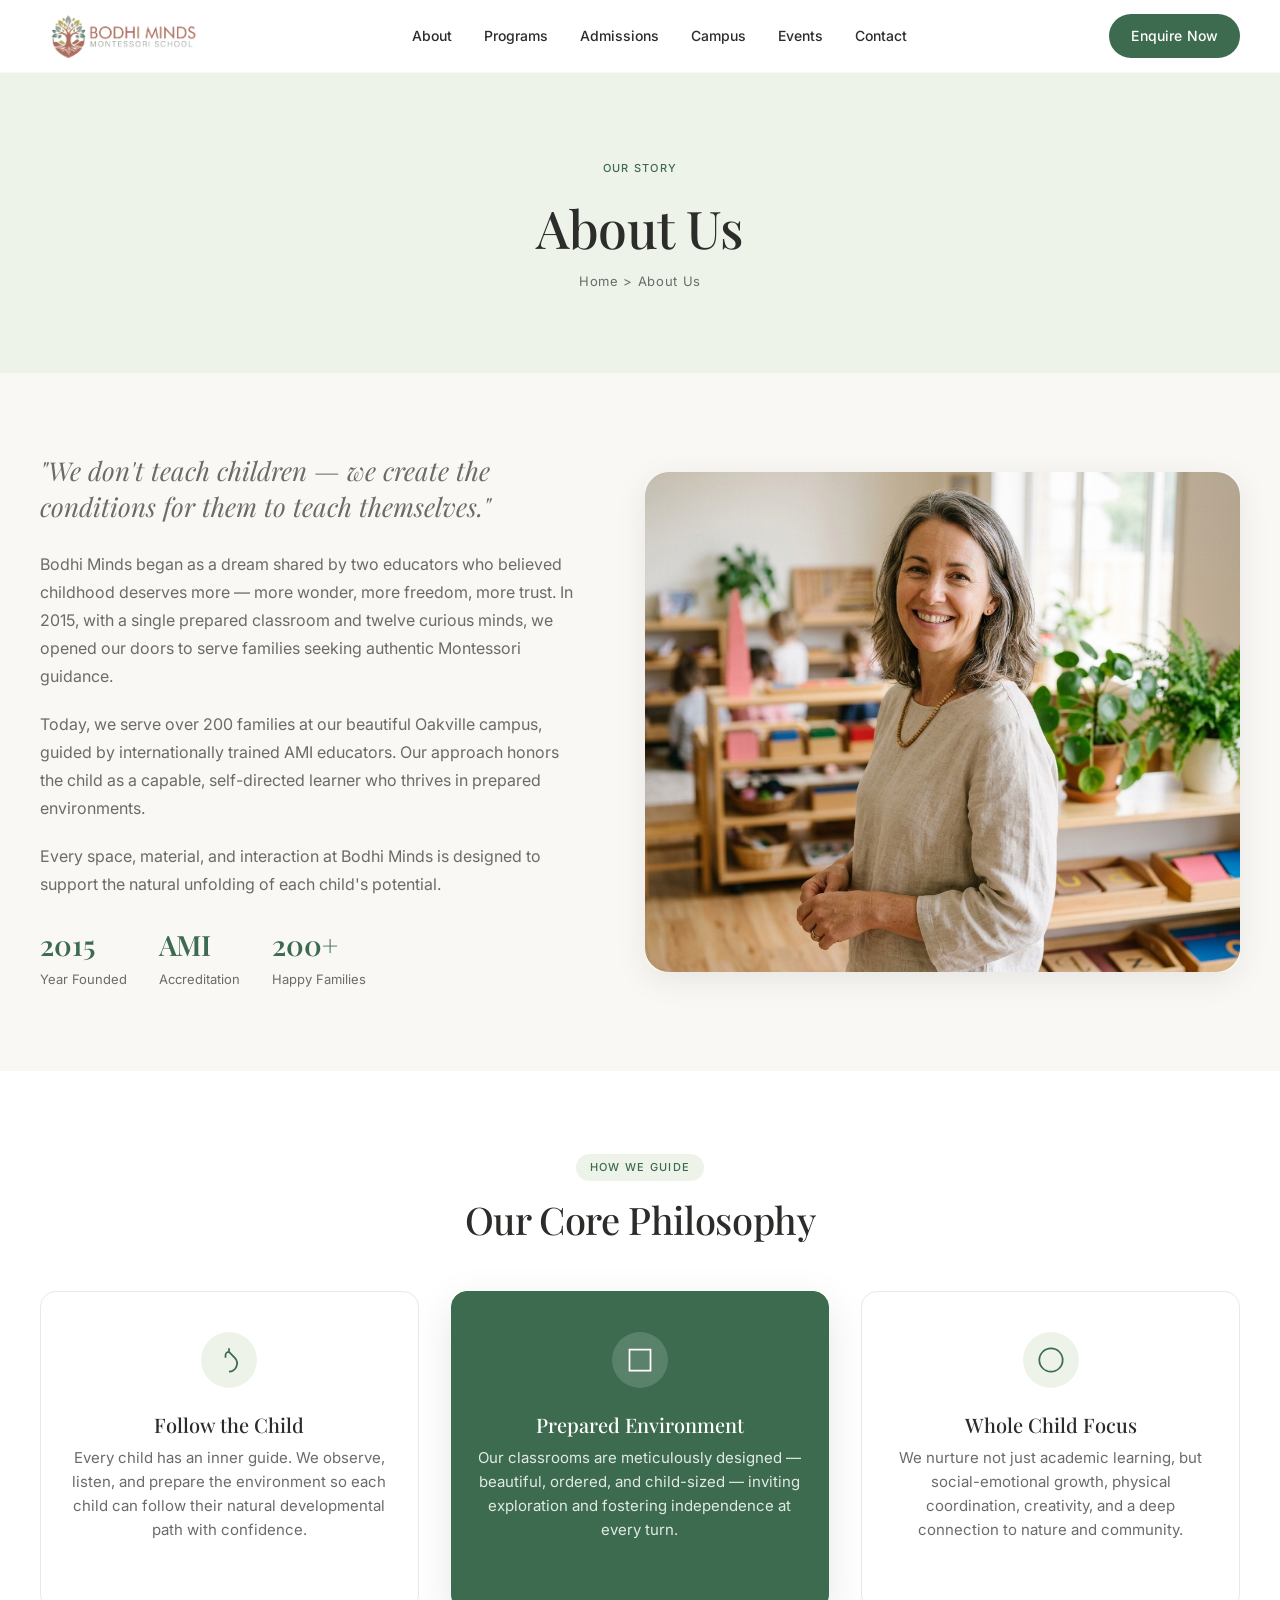
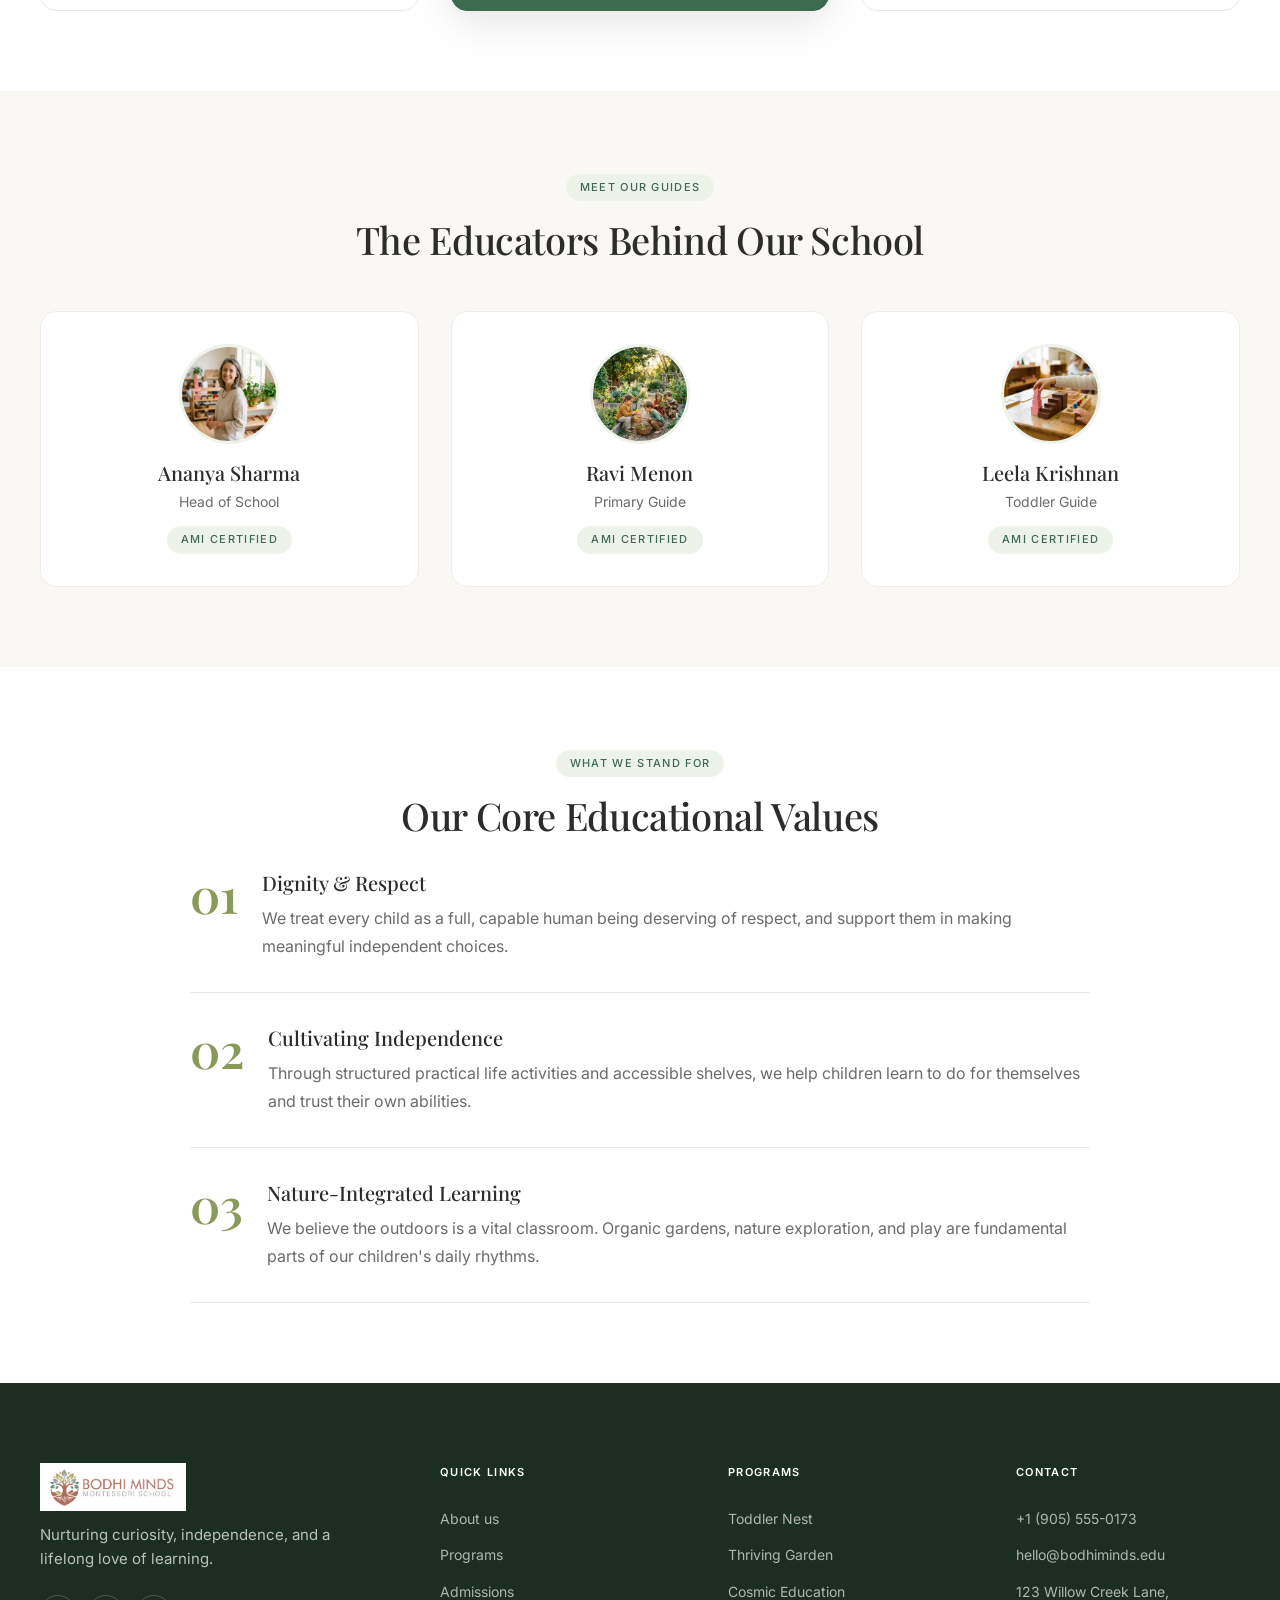
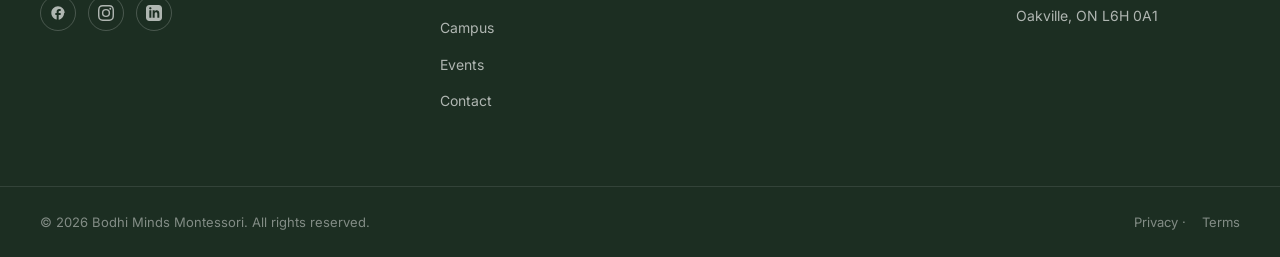
==== commit 534d392f: "Update styling and remove react files" ====
--- a/about.html
+++ b/about.html
@@ -4,7 +4,7 @@
   <meta charset="UTF-8">
   <meta name="viewport" content="width=device-width, initial-scale=1.0">
   <title>About Us — Bodhi Minds Montessori</title>
-  <meta name="description" content="Learn about Bodhi Minds Montessori's story, philosophy, team, and values. We create the conditions for children to teach themselves since 2015.">
+  <meta name="description" content="Learn about Bodhi Minds Montessori's story, philosophy, team, and values. We create the conditions for children to teach themselves in Oakville, ON.">
   <meta property="og:title" content="About Us — Bodhi Minds Montessori">
   <meta property="og:description" content="Discover our story, philosophy, and the passionate team behind Bodhi Minds Montessori education.">
   <link rel="stylesheet" href="css/tokens.css">
@@ -12,10 +12,10 @@
 </head>
 <body>
 
-  <!-- NAV -->
+  <!-- STICKY NAVBAR -->
   <header class="site-nav" role="banner">
     <nav class="nav-inner" aria-label="Main navigation">
-      <a href="index.html" class="nav-logo">bodhi<span>minds</span></a>
+      <a href="index.html" class="nav-logo"><img src="images/Screenshot 2026-05-21 191802.png" alt="Bodhi Minds Montessori Logo"></a>
       <div class="nav-links">
         <a href="about.html">About</a>
         <a href="programs.html">Programs</a>
@@ -24,121 +24,178 @@
         <a href="events.html">Events</a>
         <a href="contact.html">Contact</a>
       </div>
-      <a href="admissions.html" class="btn btn-ghost nav-cta">Book a Tour</a>
-      <div class="nav-hamburger" aria-label="Open menu"><span></span><span></span><span></span></div>
+      <a href="contact.html" class="btn nav-cta">Enquire Now</a>
+      <div class="nav-hamburger" aria-label="Open menu">
+        <span></span>
+        <span></span>
+        <span></span>
+      </div>
     </nav>
   </header>
+
+  <!-- MOBILE DRAWER -->
+  <div class="mobile-overlay" aria-hidden="true"></div>
   <div class="mobile-drawer" role="dialog" aria-label="Mobile menu">
-    <a href="index.html">Home</a><a href="about.html">About</a><a href="programs.html">Programs</a><a href="admissions.html">Admissions</a><a href="campus.html">Campus</a><a href="events.html">Events</a><a href="contact.html">Contact</a>
-    <a href="admissions.html" class="btn btn-filled" style="margin-top:16px">Book a Tour</a>
+    <div class="mobile-drawer-header">
+      <span class="mobile-drawer-logo"><img src="images/Screenshot 2026-05-21 191802.png" alt="Logo"></span>
+      <span class="mobile-drawer-close" aria-label="Close menu">&times;</span>
+    </div>
+    <div class="mobile-drawer-links">
+      <a href="index.html">Home</a>
+      <a href="about.html">About</a>
+      <a href="programs.html">Programs</a>
+      <a href="admissions.html">Admissions</a>
+      <a href="campus.html">Campus</a>
+      <a href="events.html">Events</a>
+      <a href="contact.html">Contact</a>
+    </div>
+    <a href="contact.html" class="btn btn-primary" style="margin-top: 24px; width: 100%;">Enquire Now</a>
   </div>
 
   <main>
-    <!-- PAGE INTRO -->
-    <section class="section page-intro" aria-label="Page introduction">
+    <!-- PAGE HERO BANNER -->
+    <section class="page-intro" aria-label="Page introduction">
+      <div class="container animate-on-scroll">
+        <span class="eyebrow">Our Story</span>
+        <h1>About Us</h1>
+        <div class="breadcrumb">
+          <a href="index.html">Home</a> &gt; <span>About Us</span>
+        </div>
+      </div>
+    </section>
+
+    <!-- STORY SECTION -->
+    <section class="section" aria-label="Our story">
       <div class="container">
-        <p class="breadcrumb"><a href="index.html">Home</a> / About us</p>
-        <h1 data-reveal>About us.</h1>
-      </div>
-    </section>
-
-    <!-- STORY -->
-    <section class="section" aria-label="Our story" style="padding-top:40px">
-      <div class="container">
-        <div class="story-section">
-          <div data-reveal>
-            <p class="pull-quote">"We don't teach children — we create the conditions for them to teach themselves."</p>
-            <p class="body-lg text-muted">Bodhi Minds began as a dream shared by two educators who believed that childhood deserves more — more wonder, more freedom, more trust. In 2015, with a single classroom and twelve curious minds, we opened our doors in Bengaluru.</p>
-            <p class="body-lg text-muted">Today, we serve over 200 families across three programs, guided by internationally trained AMI educators. Our approach honors the child as a capable, self-directed learner who thrives in a carefully prepared environment.</p>
-            <p class="body-lg text-muted" style="margin-bottom:0">Every space, material, and interaction at Bodhi Minds is designed to support the natural unfolding of each child's potential.</p>
-            <div class="timeline" data-reveal data-reveal-delay="0.3">
-              <div class="timeline-node"><span class="year">2015</span><span class="event">Founded with 12 students</span></div>
-              <div class="timeline-node"><span class="year">2018</span><span class="event">AMI accreditation</span></div>
-              <div class="timeline-node"><span class="year">2021</span><span class="event">Campus expansion</span></div>
-              <div class="timeline-node"><span class="year">2024</span><span class="event">200+ students</span></div>
-            </div>
-          </div>
-          <div data-reveal data-reveal-delay="0.2" style="display:flex;justify-content:center">
-            <img src="images/founder_portrait.png" alt="Founder of Bodhi Minds Montessori" class="img-card float-8" style="width:80%;max-width:400px;aspect-ratio:4/5">
-          </div>
-        </div>
-      </div>
-    </section>
-
-    <!-- PHILOSOPHY -->
-    <section class="section section-dark" aria-label="Philosophy">
+        <div class="about-split">
+          <div class="about-text animate-on-scroll">
+            <p class="italic-accent" style="font-family: var(--font-heading); font-size: 26px; line-height: 1.4; margin-bottom: 24px;">
+              "We don't teach children — we create the conditions for them to teach themselves."
+            </p>
+            <p style="margin-bottom: 20px;">Bodhi Minds began as a dream shared by two educators who believed childhood deserves more — more wonder, more freedom, more trust. In 2015, with a single prepared classroom and twelve curious minds, we opened our doors to serve families seeking authentic Montessori guidance.</p>
+            <p style="margin-bottom: 20px;">Today, we serve over 200 families at our beautiful Oakville campus, guided by internationally trained AMI educators. Our approach honors the child as a capable, self-directed learner who thrives in prepared environments.</p>
+            <p style="margin-bottom: 32px;">Every space, material, and interaction at Bodhi Minds is designed to support the natural unfolding of each child's potential.</p>
+            
+            <div class="trust-inner" style="justify-content: flex-start; gap: 32px; padding: 0;">
+              <div style="text-align: left;">
+                <div class="trust-number" style="font-size: 28px;">2015</div>
+                <div class="trust-label" style="font-size: 13px;">Year Founded</div>
+              </div>
+              <div style="text-align: left;">
+                <div class="trust-number" style="font-size: 28px;">AMI</div>
+                <div class="trust-label" style="font-size: 13px;">Accreditation</div>
+              </div>
+              <div style="text-align: left;">
+                <div class="trust-number" style="font-size: 28px;">200+</div>
+                <div class="trust-label" style="font-size: 13px;">Happy Families</div>
+              </div>
+            </div>
+          </div>
+          <div class="about-image animate-on-scroll" style="display: flex; justify-content: center;">
+            <img src="images/founder_portrait.png" alt="Founder of Bodhi Minds Montessori holding Montessori learning cards" class="img-hero" style="max-height: 500px; width: 100%; object-fit: cover;">
+          </div>
+        </div>
+      </div>
+    </section>
+
+    <!-- PHILOSOPHY SECTION -->
+    <section class="section section-alt" aria-label="Our philosophy">
       <div class="container text-center">
-        <h2 data-reveal>Our philosophy.</h2>
-        <div class="why-grid" data-stagger style="margin-top:48px">
-          <div class="why-card float-7" style="background:#1E1E1E;border-color:#2A2A2A">
-            <h3>Follow the child</h3>
-            <p style="color:rgba(255,255,255,.5)">Every child has an inner guide. We observe, listen, and prepare the environment so each child can follow their natural developmental path with confidence.</p>
-          </div>
-          <div class="why-card float-8 float-delay-1" style="background:#1E1E1E;border-color:#2A2A2A">
-            <h3>Prepared environment</h3>
-            <p style="color:rgba(255,255,255,.5)">Our classrooms are meticulously designed — beautiful, ordered, and child-sized — inviting exploration and fostering independence at every turn.</p>
-          </div>
-          <div class="why-card float-9 float-delay-2" style="background:#1E1E1E;border-color:#2A2A2A">
-            <h3>Whole child education</h3>
-            <p style="color:rgba(255,255,255,.5)">We nurture not just academics, but social-emotional growth, physical coordination, creativity, and a deep connection to nature and community.</p>
-          </div>
-        </div>
-      </div>
-    </section>
-
-    <!-- TEAM -->
+        <span class="eyebrow animate-on-scroll">How We Guide</span>
+        <h2 class="animate-on-scroll mb-24">Our Core Philosophy</h2>
+        <div class="programs-tabs animate-on-scroll">
+          <div class="program-card">
+            <div class="icon-wrapper">
+              <svg viewBox="0 0 24 24" fill="none" stroke="currentColor" stroke-width="1.5"><path d="M12 22a7 7 0 0 0 5-11.8L12 5V2m0 3a3 3 0 0 0-3 3v2"/></svg>
+            </div>
+            <h3>Follow the Child</h3>
+            <p>Every child has an inner guide. We observe, listen, and prepare the environment so each child can follow their natural developmental path with confidence.</p>
+          </div>
+          <div class="program-card active">
+            <div class="icon-wrapper">
+              <svg viewBox="0 0 24 24" fill="none" stroke="currentColor" stroke-width="1.5"><path d="M3 3h18v18H3z"/></svg>
+            </div>
+            <h3>Prepared Environment</h3>
+            <p>Our classrooms are meticulously designed — beautiful, ordered, and child-sized — inviting exploration and fostering independence at every turn.</p>
+          </div>
+          <div class="program-card">
+            <div class="icon-wrapper">
+              <svg viewBox="0 0 24 24" fill="none" stroke="currentColor" stroke-width="1.5"><circle cx="12" cy="12" r="10"/></svg>
+            </div>
+            <h3>Whole Child Focus</h3>
+            <p>We nurture not just academic learning, but social-emotional growth, physical coordination, creativity, and a deep connection to nature and community.</p>
+          </div>
+        </div>
+      </div>
+    </section>
+
+    <!-- TEAM SECTION -->
     <section class="section" aria-label="Our team">
       <div class="container">
-        <h2 class="text-center" data-reveal>Our team.</h2>
-        <div class="team-grid" data-stagger>
-          <div class="card team-card float-7">
-            <img src="images/founder_portrait.png" alt="Ananya Sharma, Head of School">
-            <p class="name">Ananya Sharma</p>
-            <p class="role">Head of school</p>
-            <span class="pill-badge pill-badge-green" style="font-size:10px">AMI Certified</span>
-          </div>
-          <div class="card team-card float-8 float-delay-1">
-            <img src="images/about_overlap1.png" alt="Ravi Menon, Primary Guide">
-            <p class="name">Ravi Menon</p>
-            <p class="role">Primary guide</p>
-            <span class="pill-badge pill-badge-green" style="font-size:10px">AMI Certified</span>
-          </div>
-          <div class="card team-card float-9 float-delay-2">
-            <img src="images/about_overlap2.png" alt="Leela Krishnan, Toddler Guide">
-            <p class="name">Leela Krishnan</p>
-            <p class="role">Toddler guide</p>
-            <span class="pill-badge pill-badge-green" style="font-size:10px">AMI Certified</span>
-          </div>
-          <div class="card team-card float-10 float-delay-3">
-            <img src="images/classroom_main.png" alt="David Chen, Nature Educator">
-            <p class="name">David Chen</p>
-            <p class="role">Nature educator</p>
-          </div>
-        </div>
-      </div>
-    </section>
-
-    <!-- VALUES -->
-    <section class="section" aria-label="Our values" style="background:var(--bg)">
+        <div class="text-center animate-on-scroll">
+          <span class="eyebrow">Meet Our Guides</span>
+          <h2 class="mb-24">The Educators Behind Our School</h2>
+        </div>
+        <div class="testimonials-grid animate-on-scroll">
+          
+          <div class="testimonial-card text-center" style="display: flex; flex-direction: column; align-items: center;">
+            <img src="images/founder_portrait.png" alt="Ananya Sharma, Head of School" style="width: 100px; height: 100px; border-radius: 50%; object-fit: cover; margin-bottom: 16px; border: 3px solid var(--color-badge-bg);">
+            <h3 style="margin-bottom: 4px;">Ananya Sharma</h3>
+            <p class="text-muted" style="font-size: 14px; margin-bottom: 12px;">Head of School</p>
+            <span class="eyebrow" style="margin-bottom: 0;">AMI Certified</span>
+          </div>
+
+          <div class="testimonial-card text-center" style="display: flex; flex-direction: column; align-items: center;">
+            <img src="images/about_overlap1.png" alt="Ravi Menon, Primary Guide" style="width: 100px; height: 100px; border-radius: 50%; object-fit: cover; margin-bottom: 16px; border: 3px solid var(--color-badge-bg);">
+            <h3 style="margin-bottom: 4px;">Ravi Menon</h3>
+            <p class="text-muted" style="font-size: 14px; margin-bottom: 12px;">Primary Guide</p>
+            <span class="eyebrow" style="margin-bottom: 0;">AMI Certified</span>
+          </div>
+
+          <div class="testimonial-card text-center" style="display: flex; flex-direction: column; align-items: center;">
+            <img src="images/about_overlap2.png" alt="Leela Krishnan, Toddler Guide" style="width: 100px; height: 100px; border-radius: 50%; object-fit: cover; margin-bottom: 16px; border: 3px solid var(--color-badge-bg);">
+            <h3 style="margin-bottom: 4px;">Leela Krishnan</h3>
+            <p class="text-muted" style="font-size: 14px; margin-bottom: 12px;">Toddler Guide</p>
+            <span class="eyebrow" style="margin-bottom: 0;">AMI Certified</span>
+          </div>
+
+        </div>
+      </div>
+    </section>
+
+    <!-- VALUES SECTION -->
+    <section class="section section-alt" aria-label="Our values">
       <div class="container">
-        <h2 class="text-center" data-reveal>What we stand for.</h2>
-        <div class="values-list" data-reveal>
-          <div class="value-item">
-            <span class="value-num">01</span>
-            <div><h3>Respect</h3><p>We treat every child as a full person with dignity, capable of making meaningful choices from the very beginning.</p></div>
-          </div>
-          <div class="value-item">
-            <span class="value-num">02</span>
-            <div><h3>Independence</h3><p>Through purposeful work and a prepared environment, children develop the confidence and skills to do for themselves.</p></div>
-          </div>
-          <div class="value-item">
-            <span class="value-num">03</span>
-            <div><h3>Community</h3><p>Our mixed-age classrooms create natural mentoring relationships and a culture of cooperation over competition.</p></div>
-          </div>
-          <div class="value-item">
-            <span class="value-num">04</span>
-            <div><h3>Nature</h3><p>We believe children belong outdoors. Nature is not a field trip — it is woven into every aspect of our daily curriculum.</p></div>
-          </div>
+        <div class="text-center animate-on-scroll">
+          <span class="eyebrow">What We Stand For</span>
+          <h2 class="mb-48">Our Core Educational Values</h2>
+        </div>
+        <div style="max-width: 900px; margin: 0 auto;" class="animate-on-scroll">
+          
+          <div style="display: flex; gap: 24px; padding: 32px 0; border-bottom: 1px solid var(--color-border);">
+            <div style="font-family: var(--font-heading); font-size: 48px; color: var(--color-olive); font-weight: 600; line-height: 1;">01</div>
+            <div>
+              <h3 style="margin-bottom: 8px;">Dignity & Respect</h3>
+              <p class="text-muted">We treat every child as a full, capable human being deserving of respect, and support them in making meaningful independent choices.</p>
+            </div>
+          </div>
+
+          <div style="display: flex; gap: 24px; padding: 32px 0; border-bottom: 1px solid var(--color-border);">
+            <div style="font-family: var(--font-heading); font-size: 48px; color: var(--color-olive); font-weight: 600; line-height: 1;">02</div>
+            <div>
+              <h3 style="margin-bottom: 8px;">Cultivating Independence</h3>
+              <p class="text-muted">Through structured practical life activities and accessible shelves, we help children learn to do for themselves and trust their own abilities.</p>
+            </div>
+          </div>
+
+          <div style="display: flex; gap: 24px; padding: 32px 0; border-bottom: 1px solid var(--color-border);">
+            <div style="font-family: var(--font-heading); font-size: 48px; color: var(--color-olive); font-weight: 600; line-height: 1;">03</div>
+            <div>
+              <h3 style="margin-bottom: 8px;">Nature-Integrated Learning</h3>
+              <p class="text-muted">We believe the outdoors is a vital classroom. Organic gardens, nature exploration, and play are fundamental parts of our children's daily rhythms.</p>
+            </div>
+          </div>
+
         </div>
       </div>
     </section>
@@ -148,18 +205,50 @@
   <footer class="site-footer" role="contentinfo">
     <div class="footer-grid">
       <div class="footer-col">
-        <a href="index.html" class="nav-logo" style="color:#fff">bodhi<span>minds</span></a>
+        <a href="index.html" class="footer-logo"><img src="images/Screenshot 2026-05-21 191802.png" alt="Bodhi Minds Montessori Logo"></a>
         <p class="footer-tagline">Nurturing curiosity, independence, and a lifelong love of learning.</p>
-        <div class="footer-socials"><a href="#" aria-label="Facebook">f</a><a href="#" aria-label="Instagram">ig</a><a href="#" aria-label="LinkedIn">in</a></div>
-      </div>
-      <div class="footer-col"><h4>Quick links</h4><a href="about.html">About us</a><a href="programs.html">Programs</a><a href="admissions.html">Admissions</a><a href="campus.html">Campus</a><a href="events.html">Events</a><a href="contact.html">Contact</a></div>
-      <div class="footer-col"><h4>Programs</h4><a href="programs.html#toddler">Toddler community</a><a href="programs.html#preschool">Primary preschool</a><a href="programs.html#kindergarten">Kindergarten</a><a href="programs.html#afterschool">After school</a></div>
-      <div class="footer-col"><h4>Contact</h4><a href="tel:+911234567890">+91 123 456 7890</a><a href="mailto:hello@bodhiminds.edu">hello@bodhiminds.edu</a><a>123 Green Valley Road,<br>Bengaluru, India 560001</a></div>
-    </div>
-    <div class="footer-bottom"><span>© 2025 Bodhi Minds Montessori. All rights reserved.</span><div><a href="#">Privacy</a> &nbsp;·&nbsp; <a href="#">Terms</a></div></div>
+        <div class="footer-socials">
+          <a href="#" aria-label="Facebook">
+            <svg viewBox="0 0 24 24"><path d="M22 12c0-5.52-4.48-10-10-10S2 6.48 2 12c0 4.84 3.44 8.87 8 9.8V15H8v-3h2V9.5C10 7.57 11.57 6 13.5 6H16v3h-2c-.55 0-1 .45-1 1v2h3v3h-3v6.95c4.56-.93 8-4.96 8-9.75z"/></svg>
+          </a>
+          <a href="#" aria-label="Instagram">
+            <svg viewBox="0 0 24 24"><path d="M12 2.163c3.204 0 3.584.012 4.85.07 3.252.148 4.771 1.691 4.919 4.919.058 1.265.069 1.645.069 4.849 0 3.205-.012 3.584-.069 4.849-.149 3.225-1.664 4.771-4.919 4.919-1.266.058-1.644.07-4.85.07-3.204 0-3.584-.012-4.849-.07-3.26-.149-4.771-1.699-4.919-4.92-.058-1.265-.07-1.644-.07-4.849 0-3.204.013-3.583.07-4.849.149-3.227 1.664-4.771 4.919-4.919 1.266-.057 1.645-.069 4.849-.069zM12 0C8.741 0 8.333.014 7.053.072 2.695.272.273 2.69.073 7.051.014 8.333 0 8.741 0 12c0 3.259.014 3.668.072 4.948.2 4.358 2.618 6.78 6.98 6.98 1.281.058 1.689.072 4.948.072 3.259 0 3.668-.014 4.948-.072 4.354-.2 6.782-2.618 6.979-6.98.059-1.28.073-1.689.073-4.948 0-3.259-.014-3.667-.072-4.947-.196-4.354-2.617-6.78-6.979-6.98C15.668.014 15.259 0 12 0zm0 5.838a6.162 6.162 0 1 0 0 12.324 6.162 6.162 0 0 0 0-12.324zM12 16a4 4 0 1 1 0-8 4 4 0 0 1 0 8zm6.406-11.845a1.44 1.44 0 1 0 0 2.881 1.44 1.44 0 0 0 0-2.881z"/></svg>
+          </a>
+          <a href="#" aria-label="LinkedIn">
+            <svg viewBox="0 0 24 24"><path d="M19 0h-14c-2.761 0-5 2.239-5 5v14c0 2.761 2.239 5 5 5h14c2.762 0 5-2.239 5-5v-14c0-2.761-2.238-5-5-5zm-11 19h-3v-11h3v11zm-1.5-12.268c-.966 0-1.75-.79-1.75-1.764s.784-1.764 1.75-1.764 1.75.79 1.75 1.764-.783 1.764-1.75 1.764zm13.5 12.268h-3v-5.604c0-3.368-4-3.113-4 0v5.604h-3v-11h3v1.765c1.396-2.586 7-2.777 7 2.476v6.759z"/></svg>
+          </a>
+        </div>
+      </div>
+      <div class="footer-col">
+        <h4>Quick Links</h4>
+        <a href="about.html">About us</a>
+        <a href="programs.html">Programs</a>
+        <a href="admissions.html">Admissions</a>
+        <a href="campus.html">Campus</a>
+        <a href="events.html">Events</a>
+        <a href="contact.html">Contact</a>
+      </div>
+      <div class="footer-col">
+        <h4>Programs</h4>
+        <a href="programs.html#toddler">Toddler Nest</a>
+        <a href="programs.html#preschool">Thriving Garden</a>
+        <a href="programs.html#kindergarten">Cosmic Education</a>
+      </div>
+      <div class="footer-col">
+        <h4>Contact</h4>
+        <a href="tel:+19055550173">+1 (905) 555-0173</a>
+        <a href="mailto:hello@bodhiminds.edu">hello@bodhiminds.edu</a>
+        <a>123 Willow Creek Lane,<br>Oakville, ON L6H 0A1</a>
+      </div>
+    </div>
+    <div class="footer-bottom">
+      <span>© 2026 Bodhi Minds Montessori. All rights reserved.</span>
+      <div>
+        <a href="#">Privacy</a> · <a href="#">Terms</a>
+      </div>
+    </div>
   </footer>
 
-  <a href="admissions.html" class="btn btn-green fab" id="fab-tour">Book a Tour</a>
   <script src="js/main.js"></script>
 </body>
 </html>
--- a/css/tokens.css
+++ b/css/tokens.css
@@ -1,48 +1,67 @@
 /* ============================================================
-   BODHI MINDS — ANTI-GRAVITY DESIGN TOKENS
+   BODHI MINDS — DESIGN TOKENS (Warm Editorial)
    ============================================================ */
 
 /* --- Google Fonts --- */
-@import url('https://fonts.googleapis.com/css2?family=Cormorant+Garamond:ital,wght@0,300;0,400;1,300;1,400&family=Inter:wght@300;400;500&display=swap');
+@import url('https://fonts.googleapis.com/css2?family=Playfair+Display:ital,wght@0,400;0,500;0,600;0,700;1,400;1,500;1,600&family=Inter:wght@300;400;500;600&display=swap');
 
 /* --- Custom Properties --- */
 :root {
-  /* Colors */
-  --bg:          #F7F6F3;
-  --surface:     #FFFFFF;
-  --text:        #1A1A1A;
-  --accent:      #3B6D11;
-  --divider:     #E8E6E1;
-  --muted:       #8A8A8A;
-  --dark-bg:     #1A1A1A;
-  --dark-card:   #242424;
-  --dark-card-alt: #1E1E1E;
-  --dark-border: #2A2A2A;
-  --light-num:   #F0EFEA;
+  /* Brand Colors */
+  --color-terracotta: #B05A40;
+  --color-olive: #8A9A5B;
+  --color-sage: #6B8C7A;
+  --color-forest: #3D6B4F;
+  --color-forest-dark: #2A4A35;
+  --color-footer: #1C2E22;
+
+  /* Backgrounds */
+  --color-bg: #FAF8F5;
+  --color-surface: #FFFFFF;
+  --color-warm: #FFFDF9;
+  --color-badge-bg: #EEF3EA;
+
+  /* Text */
+  --color-text: #2C2C2A;
+  --color-muted: #6B6B69;
+
+  /* Borders */
+  --color-border: #E8E8E8;
+  --color-border-light: #F0EDE8;
+
+  /* CTA */
+  --color-cta: #3D6B4F;
+  --color-gold: #D4A833;
 
   /* Typography */
-  --font-display: 'Cormorant Garamond', serif;
-  --font-body:    'Inter', sans-serif;
+  --font-heading: 'Playfair Display', serif;
+  --font-body: 'Inter', sans-serif;
 
   /* Spacing */
-  --section-pad:        120px;
-  --section-pad-mobile: 64px;
-  --gap:                64px;
-  --gap-sm:             48px;
-  --gap-xs:             24px;
+  --section-pad: 80px;
+  --section-pad-mobile: 48px;
+  --gap: 64px;
+  --gap-sm: 48px;
+  --gap-xs: 24px;
 
   /* Radius */
-  --radius-card:  40px;
-  --radius-image: 24px;
-  --radius-pill:  100px;
-  --radius-small: 16px;
-  --radius-medium: 32px;
+  --radius-card: 16px;
+  --radius-image: 20px;
+  --radius-hero-image: 24px;
+  --radius-pill: 999px;
+  --radius-input: 10px;
 
   /* Nav */
-  --nav-height: 80px;
+  --nav-height: 72px;
+
+  /* Shadows */
+  --shadow-card: 0 8px 32px rgba(0,0,0,0.08);
+  --shadow-card-hover: 0 12px 40px rgba(0,0,0,0.1);
+  --shadow-nav: 0 2px 16px rgba(0,0,0,0.08);
 
   /* Transitions */
-  --ease-smooth: cubic-bezier(0.25, 0.46, 0.45, 0.94);
+  --transition: all 0.2s ease;
+  --transition-smooth: all 0.3s ease;
 }
 
 /* --- Reset --- */
@@ -60,11 +79,11 @@
 
 body {
   font-family: var(--font-body);
-  font-weight: 300;
-  font-size: 17px;
+  font-weight: 400;
+  font-size: 16px;
   line-height: 1.75;
-  color: var(--text);
-  background-color: var(--bg);
+  color: var(--color-text);
+  background-color: var(--color-bg);
   overflow-x: hidden;
 }
 
@@ -94,119 +113,62 @@
 
 /* --- Typography --- */
 .h1, h1 {
-  font-family: var(--font-display);
-  font-weight: 300;
-  font-size: clamp(40px, 8vw, 88px);
-  line-height: 1.1;
-  letter-spacing: -0.02em;
-  color: var(--text);
+  font-family: var(--font-heading);
+  font-weight: 500;
+  font-size: 52px;
+  line-height: 1.15;
+  letter-spacing: -0.01em;
+  color: var(--color-text);
 }
 
 .h2, h2 {
-  font-family: var(--font-display);
-  font-weight: 300;
-  font-size: clamp(28px, 6vw, 56px);
-  line-height: 1.15;
-  letter-spacing: -0.02em;
-  color: var(--text);
-}
-
-.h3, h3 {
-  font-family: var(--font-display);
-  font-weight: 300;
-  font-size: clamp(24px, 4vw, 36px);
+  font-family: var(--font-heading);
+  font-weight: 500;
+  font-size: 38px;
   line-height: 1.2;
   letter-spacing: -0.01em;
+  color: var(--color-text);
+}
+
+.h3, h3 {
+  font-family: var(--font-heading);
+  font-weight: 500;
+  font-size: 20px;
+  line-height: 1.3;
 }
 
 .body-lg {
-  font-size: 18px;
+  font-size: 16px;
   line-height: 1.75;
-  font-weight: 300;
+  font-weight: 400;
 }
 
 .body-sm {
   font-size: 14px;
   line-height: 1.6;
-  font-weight: 300;
-}
-
-.label {
+  font-weight: 400;
+}
+
+/* Italic accent word */
+.italic-accent {
+  font-style: italic;
+  color: var(--color-terracotta);
+}
+
+/* Eyebrow label */
+.eyebrow {
+  display: inline-flex;
+  align-items: center;
+  padding: 4px 14px;
+  border-radius: var(--radius-pill);
   font-family: var(--font-body);
-  font-size: 12px;
-  font-weight: 400;
-  letter-spacing: 0.08em;
+  font-size: 11px;
+  font-weight: 500;
+  letter-spacing: 0.12em;
   text-transform: uppercase;
-}
-
-.label-nav {
-  font-family: var(--font-body);
-  font-size: 14px;
-  font-weight: 400;
-  letter-spacing: 0.08em;
-  text-transform: uppercase;
-}
-
-/* --- Float Keyframes --- */
-@keyframes float {
-  0%   { transform: translateY(0px); }
-  100% { transform: translateY(-14px); }
-}
-
-@keyframes float-mobile {
-  0%   { transform: translateY(0px); }
-  100% { transform: translateY(-6px); }
-}
-
-@keyframes fadeInUp {
-  from {
-    opacity: 0;
-    transform: translateY(24px);
-  }
-  to {
-    opacity: 1;
-    transform: translateY(0);
-  }
-}
-
-@keyframes marquee {
-  0%   { transform: translateX(0); }
-  100% { transform: translateX(-50%); }
-}
-
-@keyframes bounce-arrow {
-  0%, 100% { transform: translateY(0); }
-  50%      { transform: translateY(8px); }
-}
-
-@keyframes fabIn {
-  from { opacity: 0; transform: translateY(20px) scale(0.9); }
-  to   { opacity: 1; transform: translateY(0) scale(1); }
-}
-
-/* --- Float Utility Classes --- */
-.float { animation: float 8s ease-in-out infinite alternate; }
-.float-6  { animation: float 6s ease-in-out infinite alternate; }
-.float-7  { animation: float 7s ease-in-out infinite alternate; }
-.float-8  { animation: float 8s ease-in-out infinite alternate; }
-.float-9  { animation: float 9s ease-in-out infinite alternate; }
-.float-10 { animation: float 10s ease-in-out infinite alternate; }
-
-.float-delay-1 { animation-delay: 1.5s; }
-.float-delay-2 { animation-delay: 3s; }
-.float-delay-3 { animation-delay: 4.5s; }
-.float-delay-4 { animation-delay: 6s; }
-
-/* --- Reveal (entrance animation) --- */
-[data-reveal] {
-  opacity: 0;
-  transform: translateY(24px);
-  transition: opacity 0.7s ease-out, transform 0.7s ease-out;
-}
-
-[data-reveal].revealed {
-  opacity: 1;
-  transform: translateY(0);
+  color: var(--color-forest);
+  background: var(--color-badge-bg);
+  margin-bottom: 16px;
 }
 
 /* --- Buttons --- */
@@ -215,98 +177,87 @@
   align-items: center;
   justify-content: center;
   gap: 8px;
-  padding: 16px 36px;
   border-radius: var(--radius-pill);
   font-family: var(--font-body);
   font-size: 15px;
-  font-weight: 400;
-  letter-spacing: 0.02em;
-  transition: all 0.4s ease;
+  font-weight: 500;
+  letter-spacing: 0.01em;
+  transition: var(--transition);
   white-space: nowrap;
-}
-
-.btn-filled {
-  background-color: var(--text);
-  color: var(--surface);
-}
-
-.btn-filled:hover {
-  background-color: var(--accent);
-}
-
-.btn-ghost {
+  cursor: pointer;
+}
+
+.btn:hover {
+  transform: scale(1.02);
+}
+
+.btn-primary {
+  background: var(--color-cta);
+  color: #fff;
+  padding: 14px 28px;
+}
+
+.btn-primary:hover {
+  background: var(--color-forest-dark);
+}
+
+.btn-outline {
   background: transparent;
-  border: 1px solid var(--text);
-  color: var(--text);
-}
-
-.btn-ghost:hover {
-  border-color: var(--accent);
-  color: var(--accent);
-}
-
-.btn-green {
-  background-color: var(--accent);
-  color: var(--surface);
-}
-
-.btn-green:hover {
-  background-color: #2F5A0D;
-}
-
-.btn-white {
-  background-color: var(--surface);
-  color: var(--text);
-}
-
-.btn-white:hover {
-  background-color: var(--divider);
-}
-
-.btn-ghost-white {
+  border: 1.5px solid var(--color-text);
+  color: var(--color-text);
+  padding: 13px 26px;
+}
+
+.btn-outline:hover {
+  border-color: var(--color-forest);
+  color: var(--color-forest);
+}
+
+.btn-gold {
+  background: var(--color-gold);
+  color: #1A2E1A;
+  padding: 14px 28px;
+}
+
+.btn-gold:hover {
+  background: #c49a2e;
+}
+
+.btn-outline-white {
   background: transparent;
-  border: 1px solid var(--surface);
-  color: var(--surface);
-}
-
-.btn-ghost-white:hover {
-  border-color: var(--accent);
-  color: var(--accent);
-}
-
-.btn-ghost-green {
+  border: 1.5px solid #fff;
+  color: #fff;
+  padding: 13px 26px;
+}
+
+.btn-outline-white:hover {
+  background: rgba(255,255,255,0.1);
+}
+
+.btn-outline-green {
   background: transparent;
-  border: 1px solid var(--accent);
-  color: var(--accent);
-}
-
-.btn-ghost-green:hover {
-  background-color: var(--accent);
-  color: var(--surface);
-}
-
-/* --- Pill Badge --- */
-.pill-badge {
-  display: inline-flex;
-  align-items: center;
-  padding: 6px 18px;
-  border-radius: var(--radius-pill);
-  font-family: var(--font-body);
-  font-size: 12px;
-  font-weight: 400;
-  letter-spacing: 0.08em;
-  text-transform: uppercase;
-}
-
-.pill-badge-green {
-  background-color: rgba(59, 109, 17, 0.1);
-  color: var(--accent);
-}
-
-.pill-badge-outline {
-  border: 1px solid var(--accent);
-  color: var(--accent);
-  background: transparent;
+  border: 1.5px solid var(--color-forest);
+  color: var(--color-forest);
+  padding: 13px 26px;
+}
+
+.btn-outline-green:hover {
+  background: var(--color-forest);
+  color: #fff;
+}
+
+.btn-text {
+  background: none;
+  border: none;
+  color: var(--color-forest);
+  font-weight: 500;
+  padding: 0;
+  font-size: 15px;
+}
+
+.btn-text:hover {
+  opacity: 0.8;
+  transform: none;
 }
 
 /* --- Container --- */
@@ -326,85 +277,104 @@
   padding: var(--section-pad) 0;
 }
 
-.section-dark {
-  background-color: var(--dark-bg);
-  color: var(--surface);
-}
-
-.section-dark h2,
-.section-dark h3,
-.section-dark .h2,
-.section-dark .h3 {
-  color: var(--surface);
-}
-
-.section-white {
-  background-color: var(--surface);
+.section-alt {
+  background-color: var(--color-surface);
+}
+
+.section-warm {
+  background-color: var(--color-warm);
 }
 
 /* --- Cards --- */
 .card {
-  background: var(--surface);
-  border: 1px solid var(--divider);
+  background: var(--color-surface);
+  border: 1px solid var(--color-border);
   border-radius: var(--radius-card);
-  padding: var(--gap-sm);
-  transition: transform 0.35s ease;
+  transition: var(--transition-smooth);
 }
 
 .card:hover {
-  transform: scale(1.015);
-}
-
-.card-dark {
-  background: var(--dark-card);
-  border: 1px solid var(--dark-border);
-  color: var(--surface);
-}
-
-.card-dark:hover {
-  transform: scale(1.015);
+  box-shadow: var(--shadow-card-hover);
 }
 
 /* --- Images --- */
 .img-rounded {
-  border-radius: var(--radius-image);
+  border-radius: var(--radius-card);
+  overflow: hidden;
+}
+
+.img-hero {
+  border-radius: var(--radius-hero-image);
+  overflow: hidden;
+}
+
+.img-cover {
+  width: 100%;
+  height: 100%;
   object-fit: cover;
 }
 
-.img-card {
-  border-radius: var(--radius-card);
-  object-fit: cover;
-}
-
-.img-hover {
-  transition: transform 0.4s ease;
-}
-
-.img-hover:hover {
-  transform: scale(1.03);
-}
-
-/* --- Green Accent Dash --- */
-.accent-dash {
-  display: block;
-  width: 48px;
-  height: 2px;
-  background-color: var(--accent);
-  margin: 20px 0;
-}
-
-/* --- Green Dot --- */
-.green-dot {
-  display: inline-block;
-  width: 6px;
-  height: 6px;
-  border-radius: 50%;
-  background-color: var(--accent);
-  margin-right: 12px;
+/* --- Green Check --- */
+.check-item {
+  display: flex;
+  align-items: flex-start;
+  gap: 12px;
+  margin-bottom: 12px;
+  font-size: 15px;
+  color: var(--color-text);
+}
+
+.check-icon {
+  color: var(--color-forest);
+  font-weight: 700;
+  font-size: 16px;
   flex-shrink: 0;
+  margin-top: 2px;
+}
+
+/* --- Stars --- */
+.stars {
+  color: var(--color-terracotta);
+  font-size: 14px;
+  letter-spacing: 2px;
+  margin-bottom: 12px;
+}
+
+/* --- Scroll Animations --- */
+.animate-on-scroll {
+  opacity: 0;
+  transform: translateY(24px);
+  transition: opacity 0.5s ease, transform 0.5s ease;
+}
+
+.animate-on-scroll.is-visible {
+  opacity: 1;
+  transform: translateY(0);
+}
+
+/* --- Keyframes --- */
+@keyframes fadeInUp {
+  from {
+    opacity: 0;
+    transform: translateY(24px);
+  }
+  to {
+    opacity: 1;
+    transform: translateY(0);
+  }
+}
+
+@keyframes marquee {
+  0%   { transform: translateX(0); }
+  100% { transform: translateX(-50%); }
 }
 
 /* --- Responsive --- */
+@media (max-width: 1024px) {
+  h1, .h1 { font-size: 42px; }
+  h2, .h2 { font-size: 32px; }
+}
+
 @media (max-width: 768px) {
   .container {
     padding: 0 20px;
@@ -414,23 +384,31 @@
     padding: var(--section-pad-mobile) 0;
   }
 
-  /* Halve float amplitude on mobile */
-  .float, .float-6, .float-7, .float-8, .float-9, .float-10 {
-    animation-name: float-mobile;
-  }
-
-  [data-reveal] {
+  h1, .h1 { font-size: 36px; }
+  h2, .h2 { font-size: 28px; }
+  h3, .h3 { font-size: 18px; }
+
+  .animate-on-scroll {
     transform: translateY(16px);
   }
 }
 
 /* --- Reduced Motion --- */
 @media (prefers-reduced-motion: reduce) {
-  .float, .float-6, .float-7, .float-8, .float-9, .float-10,
-  [data-reveal] {
-    animation: none !important;
+  .animate-on-scroll {
     transition: none !important;
     transform: none !important;
     opacity: 1 !important;
   }
 }
+
+/* --- Utility Classes --- */
+.text-muted { color: var(--color-muted); }
+.text-forest { color: var(--color-forest); }
+.text-terracotta { color: var(--color-terracotta); }
+.text-center { text-align: center; }
+.text-white { color: #fff; }
+.mt-48 { margin-top: 48px; }
+.mb-16 { margin-bottom: 16px; }
+.mb-8 { margin-bottom: 8px; }
+.mb-24 { margin-bottom: 24px; }
--- a/css/style.css
+++ b/css/style.css
@@ -3,330 +3,1072 @@
    ============================================================ */
 
 /* === NAVIGATION === */
-.site-nav{position:fixed;top:0;left:0;width:100%;z-index:1000;padding:20px 0;transition:all .3s ease}
-.site-nav.scrolled{background:rgba(247,246,243,.92);backdrop-filter:blur(12px);-webkit-backdrop-filter:blur(12px);padding:14px 0;border-bottom:1px solid var(--divider)}
-.nav-inner{display:flex;align-items:center;justify-content:space-between;max-width:1280px;margin:0 auto;padding:0 40px}
-.nav-logo{font-family:var(--font-display);font-size:24px;font-weight:400;letter-spacing:-.01em;color:var(--text)}
-.nav-logo span{color:var(--accent)}
-.nav-links{display:flex;align-items:center;gap:48px}
-.nav-links a{font-family:var(--font-body);font-size:14px;font-weight:400;letter-spacing:.08em;text-transform:uppercase;color:var(--text);transition:color .3s}
-.nav-links a:hover{color:var(--accent)}
-.nav-cta{margin-left:16px}
-.nav-hamburger{display:none;flex-direction:column;gap:5px;cursor:pointer;padding:8px;z-index:1001}
-.nav-hamburger span{display:block;width:24px;height:1.5px;background:var(--text);transition:all .3s}
-.mobile-drawer{position:fixed;top:0;right:-100%;width:100%;height:100vh;background:var(--bg);z-index:999;display:flex;flex-direction:column;align-items:center;justify-content:center;gap:32px;transition:right .4s ease}
-.mobile-drawer.open{right:0}
-.mobile-drawer a{font-family:var(--font-body);font-size:28px;font-weight:300;color:var(--text);text-align:center}
-.mobile-drawer a:hover{color:var(--accent)}
+.site-nav {
+  position: fixed;
+  top: 0;
+  left: 0;
+  width: 100%;
+  z-index: 1000;
+  background: var(--color-surface);
+  transition: var(--transition-smooth);
+  border-bottom: 1px solid rgba(0,0,0,0.03);
+}
+.site-nav.scrolled {
+  box-shadow: var(--shadow-nav);
+  border-bottom-color: rgba(0,0,0,0.06);
+}
+.nav-inner {
+  display: flex;
+  align-items: center;
+  justify-content: space-between;
+  max-width: 1280px;
+  margin: 0 auto;
+  padding: 0 40px;
+  height: var(--nav-height);
+}
+.nav-logo {
+  display: flex;
+  align-items: center;
+}
+.nav-logo img {
+  height: 40px;
+  width: auto;
+  object-fit: contain;
+}
+@media (min-width: 1025px) {
+  .nav-logo img {
+    height: 56px;
+  }
+}
+.nav-links {
+  display: flex;
+  align-items: center;
+  gap: 32px;
+}
+.nav-links a {
+  font-family: var(--font-body);
+  font-size: 14px;
+  font-weight: 500;
+  color: var(--color-text);
+  transition: var(--transition);
+  position: relative;
+}
+.nav-links a::after {
+  content: '';
+  position: absolute;
+  bottom: -4px;
+  left: 0;
+  width: 0;
+  height: 2px;
+  background-color: var(--color-forest);
+  transition: var(--transition);
+}
+.nav-links a:hover::after {
+  width: 100%;
+}
+.nav-links a:hover {
+  color: var(--color-forest);
+}
+.nav-cta {
+  background: var(--color-forest);
+  color: #fff;
+  border-radius: 999px;
+  padding: 10px 22px;
+  font-size: 14px;
+}
+.nav-cta:hover {
+  background: var(--color-forest-dark);
+}
+.nav-hamburger {
+  display: none;
+  flex-direction: column;
+  gap: 6px;
+  cursor: pointer;
+  z-index: 1001;
+}
+.nav-hamburger span {
+  display: block;
+  width: 24px;
+  height: 2px;
+  background: var(--color-text);
+  transition: var(--transition-smooth);
+}
+
+/* Mobile Overlay Backdrop */
+.mobile-overlay {
+  position: fixed;
+  inset: 0;
+  background: rgba(0, 0, 0, 0.4);
+  backdrop-filter: blur(4px);
+  z-index: 1004;
+  opacity: 0;
+  pointer-events: none;
+  transition: opacity 0.3s ease;
+}
+.mobile-overlay.open {
+  opacity: 1;
+  pointer-events: auto;
+}
+
+/* Mobile Drawer (Slide-in from Right) */
+.mobile-drawer {
+  position: fixed;
+  top: 0;
+  right: -100%;
+  width: 320px;
+  max-width: 85vw;
+  height: 100vh;
+  background: var(--color-surface);
+  z-index: 1005;
+  display: flex;
+  flex-direction: column;
+  padding: 40px var(--gap-xs);
+  box-shadow: -8px 0 32px rgba(0,0,0,0.15);
+  transition: right 0.4s cubic-bezier(0.16, 1, 0.3, 1);
+}
+.mobile-drawer.open {
+  right: 0;
+}
+.mobile-drawer-header {
+  display: flex;
+  width: 100%;
+  justify-content: space-between;
+  align-items: center;
+  margin-bottom: 32px;
+  border-bottom: 1px solid var(--color-border-light);
+  padding-bottom: 16px;
+}
+.mobile-drawer-logo img {
+  height: 32px;
+  width: auto;
+}
+.mobile-drawer-close {
+  font-size: 32px;
+  cursor: pointer;
+  color: var(--color-muted);
+  line-height: 1;
+  transition: var(--transition);
+}
+.mobile-drawer-close:hover {
+  color: var(--color-terracotta);
+}
+.mobile-drawer-links {
+  display: flex;
+  flex-direction: column;
+  gap: 16px;
+  width: 100%;
+}
+.mobile-drawer-links a {
+  font-family: var(--font-heading);
+  font-size: 22px;
+  font-weight: 500;
+  color: var(--color-text);
+  padding: 8px 0;
+  transition: var(--transition-smooth);
+  border-bottom: 1px solid transparent;
+}
+.mobile-drawer-links a:hover {
+  color: var(--color-terracotta);
+  padding-left: 8px;
+}
 
 @media(max-width:768px){
-  .nav-links,.nav-cta{display:none}
-  .nav-hamburger{display:flex}
-  .nav-inner{padding:0 20px}
+  .nav-links, .nav-cta { display: none; }
+  .nav-hamburger { display: flex; }
+  .nav-inner { padding: 0 20px; }
+}
+
+/* === PAGE HERO BANNER === */
+.page-intro {
+  background: var(--color-badge-bg);
+  padding: 80px 0;
+  text-align: center;
+  margin-top: var(--nav-height);
+}
+.breadcrumb {
+  font-size: 13px;
+  color: var(--color-muted);
+  margin-top: 12px;
+  letter-spacing: 0.05em;
+}
+.breadcrumb a {
+  color: var(--color-muted);
+  transition: var(--transition);
+}
+.breadcrumb a:hover {
+  color: var(--color-forest);
 }
 
 /* === FOOTER === */
-.site-footer{background:var(--dark-bg);color:var(--surface);padding:80px 0 0}
-.footer-grid{display:grid;grid-template-columns:1.5fr 1fr 1fr 1fr;gap:var(--gap);max-width:1280px;margin:0 auto;padding:0 40px}
-.footer-col h4{font-family:var(--font-body);font-size:13px;font-weight:400;letter-spacing:.08em;text-transform:uppercase;color:var(--muted);margin-bottom:24px}
-.footer-col a{display:block;font-size:14px;font-weight:300;color:rgba(255,255,255,.7);margin-bottom:12px;transition:color .3s}
-.footer-col a:hover{color:var(--accent)}
-.footer-tagline{font-family:var(--font-display);font-size:20px;font-weight:300;color:rgba(255,255,255,.7);margin-top:12px;line-height:1.5}
-.footer-socials{display:flex;gap:16px;margin-top:20px}
-.footer-socials a{width:36px;height:36px;border-radius:50%;border:1px solid rgba(255,255,255,.2);display:flex;align-items:center;justify-content:center;font-size:14px;transition:all .3s}
-.footer-socials a:hover{border-color:var(--accent);color:var(--accent)}
-.footer-bottom{border-top:1px solid #2A2A2A;margin-top:60px;padding:24px 40px;max-width:1280px;margin-left:auto;margin-right:auto;display:flex;justify-content:space-between;font-size:13px;color:rgba(255,255,255,.4)}
-.footer-bottom a{color:rgba(255,255,255,.4);transition:color .3s}
-.footer-bottom a:hover{color:var(--accent)}
+.site-footer {
+  background: var(--color-footer);
+  color: rgba(255, 255, 255, 0.7);
+  padding: 80px 0 0;
+}
+.footer-grid {
+  display: grid;
+  grid-template-columns: 1.5fr 1fr 1fr 1fr;
+  gap: var(--gap);
+  max-width: 1280px;
+  margin: 0 auto;
+  padding: 0 40px;
+}
+.footer-logo {
+  display: inline-block;
+  margin-bottom: 16px;
+}
+.footer-logo img {
+  height: 48px;
+  width: auto;
+  object-fit: contain;
+}
+.footer-tagline {
+  font-size: 15px;
+  line-height: 1.6;
+  margin-bottom: 24px;
+}
+.footer-col h4 {
+  font-family: var(--font-body);
+  font-size: 11px;
+  font-weight: 600;
+  letter-spacing: 0.12em;
+  text-transform: uppercase;
+  color: #fff;
+  margin-bottom: 24px;
+}
+.footer-col a {
+  display: block;
+  font-size: 14px;
+  margin-bottom: 12px;
+  color: rgba(255,255,255,0.65);
+  transition: var(--transition);
+}
+.footer-col a:hover {
+  color: #fff;
+}
+.footer-socials {
+  display: flex;
+  gap: 12px;
+}
+.footer-socials a {
+  width: 36px;
+  height: 36px;
+  border-radius: 50%;
+  border: 1px solid rgba(255,255,255,0.2);
+  display: flex;
+  align-items: center;
+  justify-content: center;
+  transition: var(--transition);
+}
+.footer-socials a:hover {
+  border-color: #fff;
+  color: #fff;
+  transform: translateY(-2px);
+}
+.footer-socials svg {
+  width: 16px;
+  height: 16px;
+  fill: currentColor;
+}
+.footer-bottom {
+  border-top: 1px solid rgba(255,255,255,0.1);
+  margin-top: 60px;
+  padding: 24px 40px;
+  max-width: 1280px;
+  margin-left: auto;
+  margin-right: auto;
+  display: flex;
+  justify-content: space-between;
+  font-size: 13px;
+  color: rgba(255,255,255,0.45);
+}
+.footer-bottom a {
+  color: rgba(255,255,255,0.45);
+  margin-left: 12px;
+  transition: var(--transition);
+}
+.footer-bottom a:hover {
+  color: #fff;
+}
 
 @media(max-width:768px){
-  .footer-grid{grid-template-columns:1fr;gap:40px;padding:0 20px}
-  .footer-bottom{flex-direction:column;gap:8px;text-align:center;padding:24px 20px}
-}
-
-/* === FAB === */
-.fab{position:fixed;bottom:24px;right:24px;z-index:998;opacity:0;pointer-events:none;transition:all .3s}
-.fab.visible{opacity:1;pointer-events:auto;animation:fabIn .3s ease forwards}
-
-/* === HERO === */
-.hero{min-height:100vh;display:flex;align-items:center;padding-top:var(--nav-height);background:var(--bg)}
-.hero-inner{display:grid;grid-template-columns:1fr 1fr;gap:var(--gap);align-items:center;max-width:1280px;margin:0 auto;padding:40px 40px 60px}
-.hero-text{padding-right:40px}
-.hero-badge{margin-bottom:24px}
-.hero h1{margin-bottom:24px}
-.hero h1 em{font-style:italic}
-.hero-desc{font-size:17px;color:var(--muted);margin-bottom:36px;max-width:480px}
-.hero-buttons{display:flex;gap:16px;flex-wrap:wrap;margin-bottom:0}
-.hero-image{position:relative;display:flex;justify-content:flex-end}
-.hero-image img{width:85%;max-width:480px;aspect-ratio:4/5;object-fit:cover;border-radius:var(--radius-card)}
-.hero-stats{display:flex;gap:20px;flex-wrap:wrap;max-width:1280px;margin:0 auto;padding:0 40px 80px}
-.stat-chip{background:var(--surface);border:1px solid var(--divider);border-top:2px solid var(--accent);border-radius:var(--radius-pill);padding:16px 28px;font-family:var(--font-body);font-size:14px;font-weight:400;white-space:nowrap}
-
-@media(max-width:768px){
-  .hero-inner{grid-template-columns:1fr;text-align:center;padding:40px 20px}
-  .hero-text{padding-right:0}
-  .hero-desc{margin:0 auto 36px}
-  .hero-buttons{justify-content:center}
-  .hero-image{justify-content:center;margin-top:40px}
-  .hero-image img{width:70%;max-width:320px}
-  .hero-stats{justify-content:center;padding:0 20px 60px}
-}
-
-/* === MARQUEE === */
-.marquee-strip{overflow:hidden;padding:32px 0;background:var(--bg);border-top:1px solid var(--divider);border-bottom:1px solid var(--divider)}
-.marquee-track{display:flex;width:max-content;animation:marquee 30s linear infinite}
-.marquee-track span{font-family:var(--font-display);font-style:italic;font-size:22px;font-weight:300;color:var(--muted);white-space:nowrap;padding:0 32px}
-
-/* === ABOUT PREVIEW === */
-.about-preview{display:grid;grid-template-columns:1fr 1fr;gap:var(--gap);align-items:center}
-.about-preview-images{position:relative;height:500px}
-.about-preview-images img{position:absolute;width:65%;aspect-ratio:4/5;object-fit:cover;border-radius:var(--radius-card)}
-.about-preview-images img:first-child{top:0;left:0;z-index:1}
-.about-preview-images img:last-child{bottom:0;right:0;z-index:2}
-.about-preview h2{margin-bottom:8px}
-.about-preview p{color:var(--muted);margin-bottom:20px}
-
-@media(max-width:768px){
-  .about-preview{grid-template-columns:1fr}
-  .about-preview-images{height:400px;margin-top:40px}
-}
-
-/* === PROGRAMS SECTION === */
-.programs-grid{display:grid;grid-template-columns:repeat(3,1fr);gap:32px;margin-top:48px}
-.program-card{padding:var(--gap-sm)}
-.program-card .monogram{width:48px;height:48px;border-radius:50%;background:rgba(59,109,17,.1);color:var(--accent);display:flex;align-items:center;justify-content:center;font-family:var(--font-display);font-size:20px;font-weight:400;margin-bottom:24px}
-.program-card h3{margin-bottom:12px}
-.program-card .age-badge{margin-bottom:16px}
-.program-card p{color:var(--muted);margin-bottom:20px;font-size:15px}
-.program-card .learn-more{color:var(--accent);font-size:14px;font-weight:400;transition:opacity .3s}
-.program-card .learn-more:hover{opacity:.7}
-
-@media(max-width:768px){
-  .programs-grid{grid-template-columns:1fr}
-}
-
-/* === WHY US === */
-.why-grid{display:grid;grid-template-columns:repeat(3,1fr);gap:32px;margin-top:48px}
-.why-card{background:var(--dark-card);border:1px solid var(--dark-border);border-radius:var(--radius-medium);padding:var(--gap-sm)}
-.why-card h3{color:var(--surface);margin-bottom:12px;font-size:clamp(22px,3vw,28px)}
-.why-card p{color:rgba(255,255,255,.6);font-size:15px}
-.why-card .icon{color:var(--accent);font-size:32px;margin-bottom:20px}
-
-@media(max-width:768px){
-  .why-grid{grid-template-columns:1fr}
+  .footer-grid { grid-template-columns: 1fr; gap: 40px; padding: 0 20px; }
+  .footer-bottom { flex-direction: column; gap: 12px; text-align: center; padding: 24px 20px; }
+}
+
+/* === HOMEPAGE HERO === */
+.hero {
+  min-height: 90vh;
+  display: flex;
+  align-items: center;
+  position: relative;
+  background: linear-gradient(rgba(250, 248, 245, 0.85), rgba(250, 248, 245, 0.85)), url('../images/kid-learning-garden.jpg') center/cover no-repeat;
+  padding-top: var(--nav-height);
+  overflow: hidden;
+}
+.hero-svg-bg {
+  position: absolute;
+  top: 0;
+  right: 0;
+  width: 45%;
+  height: auto;
+  opacity: 0.08;
+  color: var(--color-olive);
+  pointer-events: none;
+  z-index: 0;
+}
+.hero-inner {
+  display: grid;
+  grid-template-columns: 1.2fr 0.8fr;
+  gap: var(--gap);
+  align-items: center;
+  max-width: 1280px;
+  margin: 0 auto;
+  padding: 40px;
+  position: relative;
+  z-index: 1;
+}
+.hero-text {
+  padding-right: 20px;
+}
+.hero-text h1 {
+  margin-bottom: 20px;
+}
+.hero-desc {
+  font-size: 18px;
+  color: var(--color-muted);
+  margin-bottom: 36px;
+  max-width: 520px;
+}
+.hero-buttons {
+  display: flex;
+  gap: 16px;
+  flex-wrap: wrap;
+}
+.hero-image-wrapper {
+  position: relative;
+}
+.hero-image-wrapper img {
+  border-radius: var(--radius-hero-image);
+  box-shadow: var(--shadow-card);
+  width: 100%;
+}
+.hero-stat-card {
+  position: absolute;
+  bottom: 24px;
+  left: -40px;
+  background: #fff;
+  padding: 16px 24px;
+  border-radius: var(--radius-card);
+  box-shadow: 0 8px 32px rgba(0,0,0,0.08);
+  font-family: var(--font-body);
+  font-size: 14px;
+  font-weight: 500;
+  color: var(--color-text);
+  border-left: 4px solid var(--color-forest);
+  z-index: 2;
+}
+
+/* Trust Bar */
+.trust-bar {
+  background: var(--color-surface);
+  border-top: 1px solid var(--color-border);
+  border-bottom: 1px solid var(--color-border);
+  padding: 40px 0;
+}
+.trust-inner {
+  display: flex;
+  justify-content: space-between;
+  max-width: 1280px;
+  margin: 0 auto;
+  padding: 0 40px;
+}
+.trust-item {
+  text-align: center;
+  flex: 1;
+  position: relative;
+}
+.trust-item:not(:last-child)::after {
+  content: '';
+  position: absolute;
+  right: 0;
+  top: 15%;
+  height: 70%;
+  width: 1px;
+  background: var(--color-border);
+}
+.trust-number {
+  font-family: var(--font-heading);
+  font-size: 36px;
+  font-weight: 600;
+  color: var(--color-forest);
+  line-height: 1.1;
+  margin-bottom: 8px;
+}
+.trust-label {
+  font-size: 14px;
+  color: var(--color-muted);
+}
+
+@media(max-width:992px) {
+  .hero-inner { grid-template-columns: 1fr; text-align: center; }
+  .hero-desc { margin-left: auto; margin-right: auto; }
+  .hero-buttons { justify-content: center; }
+  .hero-stat-card { left: 50%; transform: translateX(-50%); bottom: -20px; width: max-content; }
+  .hero-image-wrapper { max-width: 480px; margin: 40px auto 0; }
+  .trust-inner { flex-direction: column; gap: 32px; }
+  .trust-item:not(:last-child)::after { display: none; }
+}
+
+/* === ABOUT SECTION === */
+.about-split {
+  display: grid;
+  grid-template-columns: 1fr 1.1fr;
+  gap: var(--gap);
+  align-items: center;
+}
+.about-split-custom {
+  display: grid;
+  grid-template-columns: 1.1fr 1fr;
+  gap: var(--gap);
+  align-items: center;
+}
+.about-image {
+  border-radius: 20px;
+  overflow: hidden;
+  box-shadow: var(--shadow-card);
+}
+.about-text .eyebrow {
+  margin-bottom: 20px;
+}
+.about-text h2 {
+  margin-bottom: 20px;
+}
+.about-text p {
+  margin-bottom: 24px;
+  color: var(--color-muted);
+}
+.bullets-list {
+  margin-bottom: 28px;
+}
+.cta-text-link {
+  font-weight: 600;
+  color: var(--color-forest);
+  display: inline-flex;
+  align-items: center;
+  gap: 8px;
+  transition: var(--transition);
+}
+.cta-text-link:hover {
+  gap: 12px;
+}
+
+@media(max-width:768px) {
+  .about-split, .about-split-custom { grid-template-columns: 1fr; }
+  .about-image { order: 2; }
+}
+
+/* === PROGRAMS / LEARNING LEVELS === */
+.programs-tabs {
+  display: grid;
+  grid-template-columns: repeat(3, 1fr);
+  gap: 32px;
+  margin-top: 48px;
+}
+.program-card {
+  padding: 40px var(--gap-xs);
+  border: 1px solid var(--color-border);
+  border-radius: 16px;
+  background: var(--color-surface);
+  transition: var(--transition-smooth);
+  display: flex;
+  flex-direction: column;
+  align-items: center;
+  text-align: center;
+}
+.program-card .icon-wrapper {
+  width: 56px;
+  height: 56px;
+  border-radius: 50%;
+  background: var(--color-badge-bg);
+  color: var(--color-forest);
+  display: flex;
+  align-items: center;
+  justify-content: center;
+  margin-bottom: 24px;
+}
+.program-card .icon-wrapper svg {
+  width: 28px;
+  height: 28px;
+}
+.program-card h3 {
+  margin-bottom: 8px;
+}
+.program-card .age-range {
+  font-size: 13px;
+  text-transform: uppercase;
+  letter-spacing: 0.05em;
+  color: var(--color-muted);
+  margin-bottom: 16px;
+  font-weight: 500;
+}
+.program-card p {
+  font-size: 15px;
+  line-height: 1.6;
+  color: var(--color-muted);
+  margin-bottom: 28px;
+  flex-grow: 1;
+}
+
+/* Active Card Style */
+.program-card.active {
+  background: var(--color-forest);
+  color: #fff;
+  border-color: var(--color-forest);
+  box-shadow: var(--shadow-card-hover);
+}
+.program-card.active .icon-wrapper {
+  background: rgba(255,255,255,0.15);
+  color: #fff;
+}
+.program-card.active .age-range,
+.program-card.active p {
+  color: rgba(255,255,255,0.85);
+}
+
+@media(max-width:992px) {
+  .programs-tabs { grid-template-columns: 1fr; }
+}
+
+/* === WHY CHOOSE US / DIFFERENCE === */
+.why-split {
+  display: grid;
+  grid-template-columns: 1fr 1.2fr;
+  gap: var(--gap);
+  align-items: start;
+}
+.why-images {
+  position: relative;
+  height: 520px;
+}
+.why-img-1 {
+  width: 75%;
+  height: 380px;
+  border-radius: 20px;
+  overflow: hidden;
+  box-shadow: var(--shadow-card);
+  position: absolute;
+  top: 0;
+  left: 0;
+  z-index: 1;
+}
+.why-img-2 {
+  width: 65%;
+  height: 300px;
+  border-radius: 20px;
+  overflow: hidden;
+  box-shadow: var(--shadow-card);
+  position: absolute;
+  bottom: 0;
+  right: 0;
+  z-index: 2;
+  border: 8px solid var(--color-bg);
+}
+.features-grid {
+  display: grid;
+  grid-template-columns: 1fr 1fr;
+  gap: 32px 24px;
+}
+.feature-tile {
+  display: flex;
+  flex-direction: column;
+}
+.feature-icon {
+  width: 44px;
+  height: 44px;
+  border-radius: 50%;
+  border: 1px solid var(--color-forest);
+  color: var(--color-forest);
+  display: flex;
+  align-items: center;
+  justify-content: center;
+  margin-bottom: 16px;
+}
+.feature-icon svg {
+  width: 22px;
+  height: 22px;
+}
+.feature-tile h4 {
+  font-family: var(--font-heading);
+  font-size: 18px;
+  font-weight: 500;
+  margin-bottom: 8px;
+}
+.feature-tile p {
+  font-size: 14px;
+  line-height: 1.5;
+  color: var(--color-muted);
+}
+
+@media(max-width:992px) {
+  .why-split { grid-template-columns: 1fr; }
+  .why-images { height: 420px; }
+  .why-img-1 { height: 300px; }
+  .why-img-2 { height: 240px; }
+  .features-grid { grid-template-columns: 1fr; }
+}
+
+/* === CAMPUS GALLERY === */
+.bento-grid {
+  display: grid;
+  grid-template-columns: 1.2fr 0.9fr 0.9fr;
+  grid-template-rows: 240px 240px;
+  gap: 20px;
+  margin-top: 48px;
+}
+.bento-item {
+  position: relative;
+  overflow: hidden;
+  border-radius: 16px;
+  cursor: pointer;
+}
+.bento-item img {
+  width: 100%;
+  height: 100%;
+  object-fit: cover;
+  transition: transform 0.4s cubic-bezier(0.25, 0.46, 0.45, 0.94);
+}
+.bento-item:hover img {
+  transform: scale(1.03);
+}
+.bento-item::after {
+  content: '';
+  position: absolute;
+  inset: 0;
+  background: rgba(0,0,0,0.15);
+  opacity: 0;
+  transition: var(--transition);
+}
+.bento-item:hover::after {
+  opacity: 1;
+}
+.bento-large {
+  grid-column: 1 / 2;
+  grid-row: 1 / 3;
+  border-radius: 20px;
+}
+
+@media(max-width:768px) {
+  .bento-grid {
+    grid-template-columns: 1fr;
+    grid-template-rows: repeat(5, 220px);
+  }
+  .bento-large {
+    grid-column: span 1;
+    grid-row: span 1;
+  }
 }
 
 /* === TESTIMONIALS === */
-.testimonials-grid{display:grid;grid-template-columns:repeat(3,1fr);gap:32px;margin-top:48px}
-.quote-card{padding:40px}
-.quote-card .quote-mark{font-family:var(--font-display);font-size:72px;line-height:1;color:var(--accent);opacity:.3;margin-bottom:8px}
-.quote-card blockquote{font-family:var(--font-display);font-style:italic;font-size:22px;font-weight:300;line-height:1.5;margin-bottom:20px;color:var(--text)}
-.quote-card .parent-name{font-size:13px;color:var(--muted);letter-spacing:.04em}
-
-@media(max-width:768px){
-  .testimonials-grid{grid-template-columns:1fr}
-}
-
-/* === CTA SECTION === */
-.cta-card{background:var(--surface);border:1px solid var(--divider);border-radius:48px;padding:80px;text-align:center;max-width:800px;margin:0 auto}
-.cta-card h2{margin-bottom:16px}
-.cta-card p{color:var(--muted);margin-bottom:36px}
-.cta-buttons{display:flex;gap:16px;justify-content:center;flex-wrap:wrap}
-
-@media(max-width:768px){
-  .cta-card{padding:48px 24px;border-radius:32px}
-}
-
-/* === PAGE INTRO === */
-.page-intro{padding-top:calc(var(--nav-height) + 60px)}
-.breadcrumb{font-size:12px;color:var(--muted);letter-spacing:.06em;margin-bottom:24px}
-.breadcrumb a{color:var(--muted);transition:color .3s}
-.breadcrumb a:hover{color:var(--accent)}
-.page-intro h1{margin-bottom:16px}
-.page-intro .intro-sub{color:var(--muted);font-size:17px;max-width:560px}
-
-/* === ABOUT PAGE === */
-.story-section{display:grid;grid-template-columns:1fr 1fr;gap:var(--gap);align-items:start}
-.pull-quote{font-family:var(--font-display);font-style:italic;font-size:28px;font-weight:300;line-height:1.4;color:var(--accent);margin-bottom:32px}
-.timeline{display:flex;align-items:flex-start;gap:0;margin-top:48px;position:relative;padding-top:24px}
-.timeline::before{content:'';position:absolute;top:30px;left:0;right:0;height:2px;border-top:2px dotted var(--accent)}
-.timeline-node{flex:1;text-align:center;position:relative}
-.timeline-node::before{content:'';width:12px;height:12px;border-radius:50%;background:var(--surface);border:2px solid var(--accent);position:absolute;top:-12px;left:50%;transform:translateX(-50%)}
-.timeline-node .year{font-family:var(--font-display);font-size:20px;font-weight:400;color:var(--accent);margin-top:12px}
-.timeline-node .event{font-size:13px;color:var(--muted);margin-top:4px}
-
-.team-grid{display:grid;grid-template-columns:repeat(4,1fr);gap:32px;margin-top:48px}
-.team-card{text-align:center;padding:32px 24px}
-.team-card img{width:120px;height:120px;border-radius:var(--radius-image);object-fit:cover;margin:0 auto 20px}
-.team-card .name{font-family:var(--font-body);font-weight:500;font-size:16px;margin-bottom:4px}
-.team-card .role{font-size:13px;color:var(--muted);margin-bottom:8px}
-
-.values-list{margin-top:48px}
-.value-item{display:grid;grid-template-columns:120px 1fr;gap:32px;align-items:start;padding:40px 0;border-bottom:1px solid var(--divider)}
-.value-item:last-child{border-bottom:none}
-.value-num{font-family:var(--font-display);font-size:80px;font-weight:300;color:var(--light-num);line-height:1}
-.value-item h3{font-size:clamp(24px,4vw,32px);margin-bottom:8px}
-.value-item p{color:var(--muted);font-size:15px}
-
-@media(max-width:768px){
-  .story-section{grid-template-columns:1fr}
-  .team-grid{grid-template-columns:repeat(2,1fr)}
-  .value-item{grid-template-columns:60px 1fr;gap:16px}
-  .value-num{font-size:48px}
-  .timeline{flex-direction:column;gap:32px}
-  .timeline::before{display:none}
-}
-
-/* === PROGRAMS PAGE === */
-.pill-nav{display:flex;gap:12px;flex-wrap:wrap;margin-top:24px}
-.program-section{display:grid;grid-template-columns:1fr 1fr;gap:var(--gap);align-items:center}
-.program-section.reverse{direction:rtl}
-.program-section.reverse>*{direction:ltr}
-.program-section img{width:100%;aspect-ratio:4/5;object-fit:cover;border-radius:var(--radius-card)}
-.program-features{display:flex;flex-wrap:wrap;gap:10px;margin:20px 0}
-.schedule-row{display:flex;align-items:center;gap:8px;font-size:14px;color:var(--muted);margin-bottom:24px}
-.comparison-table{width:100%;border-collapse:collapse;font-size:14px}
-.comparison-table th{text-align:left;font-weight:400;padding:16px 12px;color:var(--muted);font-size:12px;letter-spacing:.06em;text-transform:uppercase}
-.comparison-table td{padding:16px 12px;border-bottom:1px solid var(--divider)}
-.comparison-table tr:last-child td{border-bottom:none}
-.check{color:var(--accent);font-weight:500}
-.dash{color:var(--divider)}
-
-@media(max-width:768px){
-  .program-section{grid-template-columns:1fr}
-  .program-section.reverse{direction:ltr}
-}
-
-/* === ADMISSIONS PAGE === */
-.steps-grid{display:grid;grid-template-columns:repeat(4,1fr);gap:32px;margin-top:48px;position:relative}
-.steps-grid::before{content:'';position:absolute;top:48px;left:10%;right:10%;height:2px;border-top:2px dashed var(--accent);z-index:0}
-.step-card{position:relative;z-index:1;text-align:center;padding:40px 24px}
-.step-num{font-family:var(--font-display);font-size:56px;font-weight:300;color:var(--light-num);line-height:1;margin-bottom:16px}
-.step-card h3{font-family:var(--font-body);font-weight:500;font-size:16px;margin-bottom:8px}
-.step-card p{font-size:14px;color:var(--muted)}
-
-.pricing-grid{display:grid;grid-template-columns:repeat(3,1fr);gap:32px;margin-top:48px}
-.price-card{padding:var(--gap-sm);text-align:center}
-.price-card h3{font-family:var(--font-display);font-size:28px;margin-bottom:8px}
-.price-amount{font-family:var(--font-body);font-weight:500;font-size:36px;color:var(--accent);margin:16px 0}
-.price-card ul{text-align:left;margin-bottom:24px}
-.price-card li{display:flex;align-items:center;font-size:14px;color:var(--muted);padding:6px 0}
-
-.form-section{display:grid;grid-template-columns:1fr 1fr;gap:var(--gap);align-items:start}
-.form-group{margin-bottom:24px}
-.form-group label{display:block;font-size:11px;letter-spacing:.08em;text-transform:uppercase;color:var(--muted);margin-bottom:8px}
-.form-group input,.form-group textarea,.form-group select{width:100%;padding:12px 0;border-bottom:1px solid var(--divider);font-size:16px;font-weight:300;transition:border-color .3s;background:transparent}
-.form-group input:focus,.form-group textarea:focus,.form-group select:focus{border-bottom-color:var(--accent)}
-.form-group textarea{resize:vertical;min-height:100px}
-
-.faq-list{max-width:800px;margin:48px auto 0}
-.faq-item{border-bottom:1px solid var(--divider);overflow:hidden}
-.faq-question{display:flex;justify-content:space-between;align-items:center;padding:24px 0;cursor:pointer;font-family:var(--font-body);font-weight:400;font-size:18px;transition:color .3s}
-.faq-question:hover{color:var(--accent)}
-.faq-icon{font-size:24px;transition:all .3s;color:var(--muted)}
-.faq-item.open .faq-icon{color:var(--accent);transform:rotate(45deg)}
-.faq-item.open .faq-question{color:var(--text)}
-.faq-answer{max-height:0;overflow:hidden;transition:max-height .4s ease;padding-left:0;border-left:2px solid transparent}
-.faq-item.open .faq-answer{max-height:300px;padding-bottom:24px;border-left-color:var(--accent)}
-.faq-answer p{font-size:16px;color:var(--muted);padding-left:16px}
-
-@media(max-width:768px){
-  .steps-grid{grid-template-columns:repeat(2,1fr)}
-  .steps-grid::before{display:none}
-  .pricing-grid{grid-template-columns:1fr}
-  .form-section{grid-template-columns:1fr}
-}
-
-/* === CAMPUS PAGE === */
-.campus-hero{background:var(--dark-bg);min-height:60vh;display:flex;flex-direction:column;align-items:center;justify-content:center;text-align:center;padding-top:var(--nav-height)}
-.campus-hero h1{color:var(--surface)}
-.scroll-arrow{margin-top:32px;font-size:24px;color:rgba(255,255,255,.4);animation:bounce-arrow 2s ease infinite}
-.masonry-grid{columns:3;column-gap:24px;margin-top:48px}
-.masonry-item{break-inside:avoid;margin-bottom:24px;position:relative;overflow:hidden;border-radius:var(--radius-medium)}
-.masonry-item img{width:100%;display:block;border-radius:var(--radius-medium);transition:transform .4s ease}
-.masonry-item:hover img{transform:scale(1.03)}
-.masonry-label{position:absolute;bottom:16px;left:16px;background:rgba(255,255,255,.95);border-radius:var(--radius-small);padding:8px 16px;font-size:14px;font-weight:500;opacity:0;transform:translateY(8px);transition:all .3s}
-.masonry-item:hover .masonry-label{opacity:1;transform:translateY(0)}
-
-.detail-section{display:grid;grid-template-columns:1fr 1fr;gap:var(--gap);align-items:center}
-.detail-section.reverse{direction:rtl}
-.detail-section.reverse>*{direction:ltr}
-.detail-section img{width:100%;aspect-ratio:16/9;object-fit:cover;border-radius:var(--radius-card)}
-.feature-list{margin-top:20px}
-.feature-list li{display:flex;align-items:flex-start;gap:12px;padding:8px 0;font-size:15px;color:var(--muted)}
-
-.gallery-grid{display:grid;grid-template-columns:repeat(3,1fr);gap:24px;margin-top:48px}
-.gallery-item{border-radius:var(--radius-image);overflow:hidden;border:1px solid var(--dark-border);cursor:pointer;transition:transform .4s}
-.gallery-item:hover{transform:scale(1.03)}
-.gallery-item img{width:100%;aspect-ratio:1;object-fit:cover;display:block}
-
-.lightbox{position:fixed;inset:0;background:rgba(0,0,0,.9);z-index:2000;display:none;align-items:center;justify-content:center;padding:40px}
-.lightbox.active{display:flex}
-.lightbox img{max-width:90%;max-height:90vh;border-radius:16px;object-fit:contain}
-.lightbox-close{position:absolute;top:24px;right:24px;color:#fff;font-size:32px;cursor:pointer;width:48px;height:48px;display:flex;align-items:center;justify-content:center}
-
-@media(max-width:768px){
-  .masonry-grid{columns:2}
-  .detail-section{grid-template-columns:1fr}
-  .detail-section.reverse{direction:ltr}
-  .gallery-grid{grid-template-columns:repeat(2,1fr)}
-}
-
-/* === EVENTS PAGE === */
-.event-card{display:grid;grid-template-columns:100px 1fr auto;gap:32px;align-items:center;padding:32px}
-.event-date{text-align:center}
-.event-date .day{font-family:var(--font-display);font-size:48px;font-weight:300;line-height:1;color:var(--text)}
-.event-date .month{font-size:13px;color:var(--muted);text-transform:uppercase;letter-spacing:.06em}
-.event-info h3{font-family:var(--font-display);font-size:28px;margin-bottom:4px}
-.event-meta{font-size:13px;color:var(--muted)}
-.event-actions{display:flex;align-items:center;gap:12px}
-
-.blog-grid{display:grid;grid-template-columns:repeat(3,1fr);gap:32px;margin-top:48px}
-.blog-card{overflow:hidden}
-.blog-card img{width:100%;aspect-ratio:16/9;object-fit:cover;border-radius:var(--radius-image) var(--radius-image) 0 0}
-.blog-card-body{padding:28px}
-.blog-card .category{margin-bottom:12px}
-.blog-card h3{font-family:var(--font-display);font-size:24px;margin-bottom:8px}
-.blog-card p{font-size:14px;color:var(--muted)}
-
-.newsletter-strip{background:var(--dark-bg);padding:80px 0;text-align:center}
-.newsletter-strip h2{color:var(--surface);margin-bottom:24px}
-.newsletter-form{display:flex;gap:12px;max-width:480px;margin:0 auto}
-.newsletter-form input{flex:1;padding:14px 20px;background:rgba(255,255,255,.08);border:1px solid rgba(255,255,255,.15);border-radius:var(--radius-pill);color:#fff;font-size:15px}
-.newsletter-form input::placeholder{color:rgba(255,255,255,.4)}
-
-@media(max-width:768px){
-  .event-card{grid-template-columns:1fr;text-align:center}
-  .blog-grid{grid-template-columns:1fr}
-  .newsletter-form{flex-direction:column}
-}
-
-/* === CONTACT PAGE === */
-.contact-layout{display:grid;grid-template-columns:2fr 3fr;gap:var(--gap);align-items:start}
-.contact-cards{display:flex;flex-direction:column;gap:16px}
-.contact-card{display:flex;align-items:center;gap:16px;padding:20px 24px}
-.contact-card .icon{width:40px;height:40px;border-radius:50%;background:rgba(59,109,17,.08);color:var(--accent);display:flex;align-items:center;justify-content:center;font-size:16px;flex-shrink:0}
-.contact-card .info{font-size:15px}
-.contact-card .info span{display:block;font-size:12px;color:var(--muted);text-transform:uppercase;letter-spacing:.06em;margin-bottom:2px}
-.social-row{display:flex;gap:12px;margin-top:24px}
-.social-row a{width:44px;height:44px;border-radius:50%;border:1px solid var(--divider);display:flex;align-items:center;justify-content:center;font-size:16px;transition:all .3s}
-.social-row a:hover{border-color:var(--accent);color:var(--accent)}
-.map-container{width:100%;border-radius:var(--radius-medium) var(--radius-medium) 0 0;overflow:hidden;height:360px;margin-top:var(--section-pad)}
-.map-container iframe{width:100%;height:100%;border:none}
-
-@media(max-width:768px){
-  .contact-layout{grid-template-columns:1fr}
-}
-
-/* === DARK HERO CTA === */
-.dark-cta{text-align:center}
-.dark-cta h2{color:var(--surface);margin-bottom:16px}
-.dark-cta p{color:rgba(255,255,255,.6);margin-bottom:36px}
-
-/* === TEXT COLORS === */
-.text-muted{color:var(--muted)}
-.text-accent{color:var(--accent)}
-.text-center{text-align:center}
-.mt-48{margin-top:48px}
-.mb-16{margin-bottom:16px}
-.mb-8{margin-bottom:8px}
+.testimonials-grid {
+  display: grid;
+  grid-template-columns: repeat(3, 1fr);
+  gap: 32px;
+  margin-top: 48px;
+}
+.testimonial-card {
+  background: #fff;
+  border: 1px solid var(--color-border-light);
+  border-radius: 16px;
+  padding: 32px 28px;
+}
+.testimonial-quote {
+  font-family: var(--font-heading);
+  font-style: italic;
+  font-size: 17px;
+  line-height: 1.6;
+  color: var(--color-text);
+  margin-bottom: 24px;
+}
+.testimonial-author {
+  display: flex;
+  align-items: center;
+  gap: 12px;
+}
+.author-avatar {
+  width: 44px;
+  height: 44px;
+  border-radius: 50%;
+  background: var(--color-badge-bg);
+  color: var(--color-forest);
+  display: flex;
+  align-items: center;
+  justify-content: center;
+  font-weight: 600;
+  font-size: 14px;
+}
+.author-info h4 {
+  font-size: 14px;
+  font-weight: 600;
+  color: var(--color-text);
+}
+.author-info span {
+  font-size: 12px;
+  color: var(--color-muted);
+}
+
+@media(max-width:992px) {
+  .testimonials-grid { grid-template-columns: 1fr; }
+}
+
+/* === CTA BANNER === */
+.cta-banner-wrapper {
+  padding: 40px;
+}
+.cta-banner {
+  background: var(--color-forest-dark);
+  border-radius: 24px;
+  padding: 64px 40px;
+  text-align: center;
+  color: #fff;
+  max-width: 1200px;
+  margin: 0 auto;
+}
+.cta-banner h2 {
+  color: #fff;
+  margin-bottom: 16px;
+}
+.cta-banner p {
+  color: rgba(255, 255, 255, 0.7);
+  max-width: 540px;
+  margin: 0 auto 32px;
+}
+.cta-banner-buttons {
+  display: flex;
+  gap: 16px;
+  justify-content: center;
+  flex-wrap: wrap;
+}
+
+@media(max-width:768px) {
+  .cta-banner-wrapper { padding: 20px; }
+  .cta-banner { padding: 48px 20px; }
+}
+
+/* === BLOG SECTION === */
+.blog-header {
+  display: flex;
+  justify-content: space-between;
+  align-items: flex-end;
+  margin-bottom: 40px;
+}
+.blog-grid {
+  display: grid;
+  grid-template-columns: repeat(3, 1fr);
+  gap: 32px;
+}
+.blog-card {
+  overflow: hidden;
+}
+.blog-card-img {
+  height: 180px;
+  overflow: hidden;
+}
+.blog-card-img img {
+  width: 100%;
+  height: 100%;
+  object-fit: cover;
+  transition: transform 0.4s ease;
+}
+.blog-card:hover .blog-card-img img {
+  transform: scale(1.04);
+}
+.blog-card-content {
+  padding: 24px;
+}
+.blog-card-content .eyebrow {
+  margin-bottom: 12px;
+}
+.blog-card-content h3 {
+  font-size: 19px;
+  line-height: 1.4;
+  margin-bottom: 12px;
+}
+.blog-card-content h3 a:hover {
+  color: var(--color-forest);
+}
+.blog-date {
+  font-size: 13px;
+  color: var(--color-muted);
+}
+
+@media(max-width:992px) {
+  .blog-grid { grid-template-columns: 1fr; }
+  .blog-header { flex-direction: column; align-items: flex-start; gap: 16px; }
+}
+
+/* === CONTACT PAGE LAYOUT === */
+.contact-split {
+  display: grid;
+  grid-template-columns: 1.1fr 0.9fr;
+  gap: var(--gap);
+  align-items: start;
+}
+.contact-form-side h2 {
+  margin-bottom: 12px;
+}
+.contact-form-side > p {
+  color: var(--color-muted);
+  margin-bottom: 32px;
+}
+.form-group {
+  margin-bottom: 24px;
+}
+.form-group label {
+  display: block;
+  font-family: var(--font-body);
+  font-size: 11px;
+  font-weight: 600;
+  letter-spacing: 0.08em;
+  text-transform: uppercase;
+  color: var(--color-muted);
+  margin-bottom: 8px;
+}
+.form-group input,
+.form-group select,
+.form-group textarea {
+  width: 100%;
+  border: 1px solid var(--color-border);
+  border-radius: var(--radius-input);
+  padding: 14px 16px;
+  font-family: var(--font-body);
+  font-size: 15px;
+  background: var(--color-surface);
+  color: var(--color-text);
+  transition: var(--transition);
+}
+.form-group input:focus,
+.form-group select:focus,
+.form-group textarea:focus {
+  border-color: var(--color-forest);
+  outline: none;
+}
+.form-group textarea {
+  resize: vertical;
+  min-height: 120px;
+}
+
+/* Map & Details Side */
+.contact-info-side {
+  display: flex;
+  flex-direction: column;
+  gap: 24px;
+}
+.contact-map {
+  width: 100%;
+  height: 360px;
+  border-radius: var(--radius-card);
+  overflow: hidden;
+  box-shadow: var(--shadow-card);
+}
+.contact-map iframe {
+  width: 100%;
+  height: 100%;
+  border: none;
+}
+.contact-details-grid {
+  display: grid;
+  grid-template-columns: 1fr 1fr;
+  gap: 20px;
+}
+.contact-info-card {
+  padding: 24px;
+  border: 1px solid var(--color-border);
+  border-radius: 12px;
+}
+.contact-info-card h4 {
+  font-family: var(--font-body);
+  font-size: 11px;
+  font-weight: 600;
+  text-transform: uppercase;
+  letter-spacing: 0.08em;
+  color: var(--color-muted);
+  margin-bottom: 8px;
+}
+.contact-info-card p {
+  font-size: 15px;
+  color: var(--color-text);
+  line-height: 1.5;
+}
+
+@media(max-width:992px) {
+  .contact-split { grid-template-columns: 1fr; }
+  .contact-details-grid { grid-template-columns: 1fr; }
+}
+
+/* === LIGHTBOX === */
+.lightbox {
+  position: fixed;
+  inset: 0;
+  background: rgba(0,0,0,0.85);
+  z-index: 2000;
+  display: none;
+  align-items: center;
+  justify-content: center;
+  padding: 40px;
+}
+.lightbox.active {
+  display: flex;
+}
+.lightbox img {
+  max-width: 100%;
+  max-height: 90vh;
+  object-fit: contain;
+  border-radius: 12px;
+}
+.lightbox-close {
+  position: absolute;
+  top: 24px;
+  right: 24px;
+  color: #fff;
+  font-size: 36px;
+  cursor: pointer;
+  line-height: 1;
+}
+
+/* === FAQ SECTION === */
+.faq-list {
+  max-width: 800px;
+  margin: 48px auto 0;
+}
+.faq-item {
+  border-bottom: 1px solid var(--color-border);
+}
+.faq-question {
+  display: flex;
+  justify-content: space-between;
+  align-items: center;
+  padding: 24px 0;
+  cursor: pointer;
+  font-family: var(--font-body);
+  font-weight: 500;
+  font-size: 18px;
+  color: var(--color-text);
+}
+.faq-icon {
+  font-size: 24px;
+  color: var(--color-muted);
+  transition: transform 0.3s;
+}
+.faq-item.open .faq-icon {
+  transform: rotate(45deg);
+  color: var(--color-forest);
+}
+.faq-answer {
+  max-height: 0;
+  overflow: hidden;
+  transition: max-height 0.4s ease, padding 0.4s ease;
+}
+.faq-item.open .faq-answer {
+  max-height: 200px;
+  padding-bottom: 24px;
+}
+.faq-answer p {
+  font-size: 15px;
+  color: var(--color-muted);
+}
+
+/* Responsive adjustments for mobile-friendly viewports */
+@media (max-width: 768px) {
+  .section {
+    padding: 56px 0;
+  }
+  .mb-48 {
+    margin-bottom: 28px;
+  }
+  .why-images {
+    height: 320px !important;
+  }
+  .why-img-1 {
+    height: 240px !important;
+  }
+  .why-img-2 {
+    height: 180px !important;
+  }
+}
+
+@media (max-width: 480px) {
+  .why-images {
+    height: 260px !important;
+  }
+  .why-img-1 {
+    height: 190px !important;
+  }
+  .why-img-2 {
+    height: 140px !important;
+  }
+  .hero-inner {
+    padding: 24px 16px;
+  }
+  .trust-inner {
+    padding: 0 16px;
+  }
+  .about-split, .contact-split {
+    padding: 0 16px;
+  }
+}
+
+/* Custom Bento Layout for Campus Page */
+.campus-bento {
+  display: grid;
+  grid-template-columns: 2fr 1fr;
+  grid-template-rows: 280px 280px;
+  gap: 24px;
+  margin-top: 48px;
+}
+.campus-bento .bento-large {
+  grid-column: 1 / 2;
+  grid-row: 1 / 3;
+  border-radius: 20px;
+}
+@media (max-width: 768px) {
+  .campus-bento {
+    grid-template-columns: 1fr;
+    grid-template-rows: repeat(3, 220px);
+    gap: 16px;
+  }
+  .campus-bento .bento-large {
+    grid-column: span 1;
+    grid-row: span 1;
+  }
+}
+
+/* Gallery Grid Layout */
+.gallery-grid {
+  display: grid;
+  grid-template-columns: repeat(3, 1fr);
+  gap: 24px;
+  margin-top: 48px;
+}
+.gallery-grid .bento-item {
+  height: 280px;
+}
+@media (max-width: 992px) {
+  .gallery-grid {
+    grid-template-columns: repeat(2, 1fr);
+    gap: 16px;
+  }
+  .gallery-grid .bento-item {
+    height: 220px;
+  }
+}
+@media (max-width: 576px) {
+  .gallery-grid {
+    grid-template-columns: 1fr;
+    gap: 16px;
+  }
+  .gallery-grid .bento-item {
+    height: 240px;
+  }
+}
+
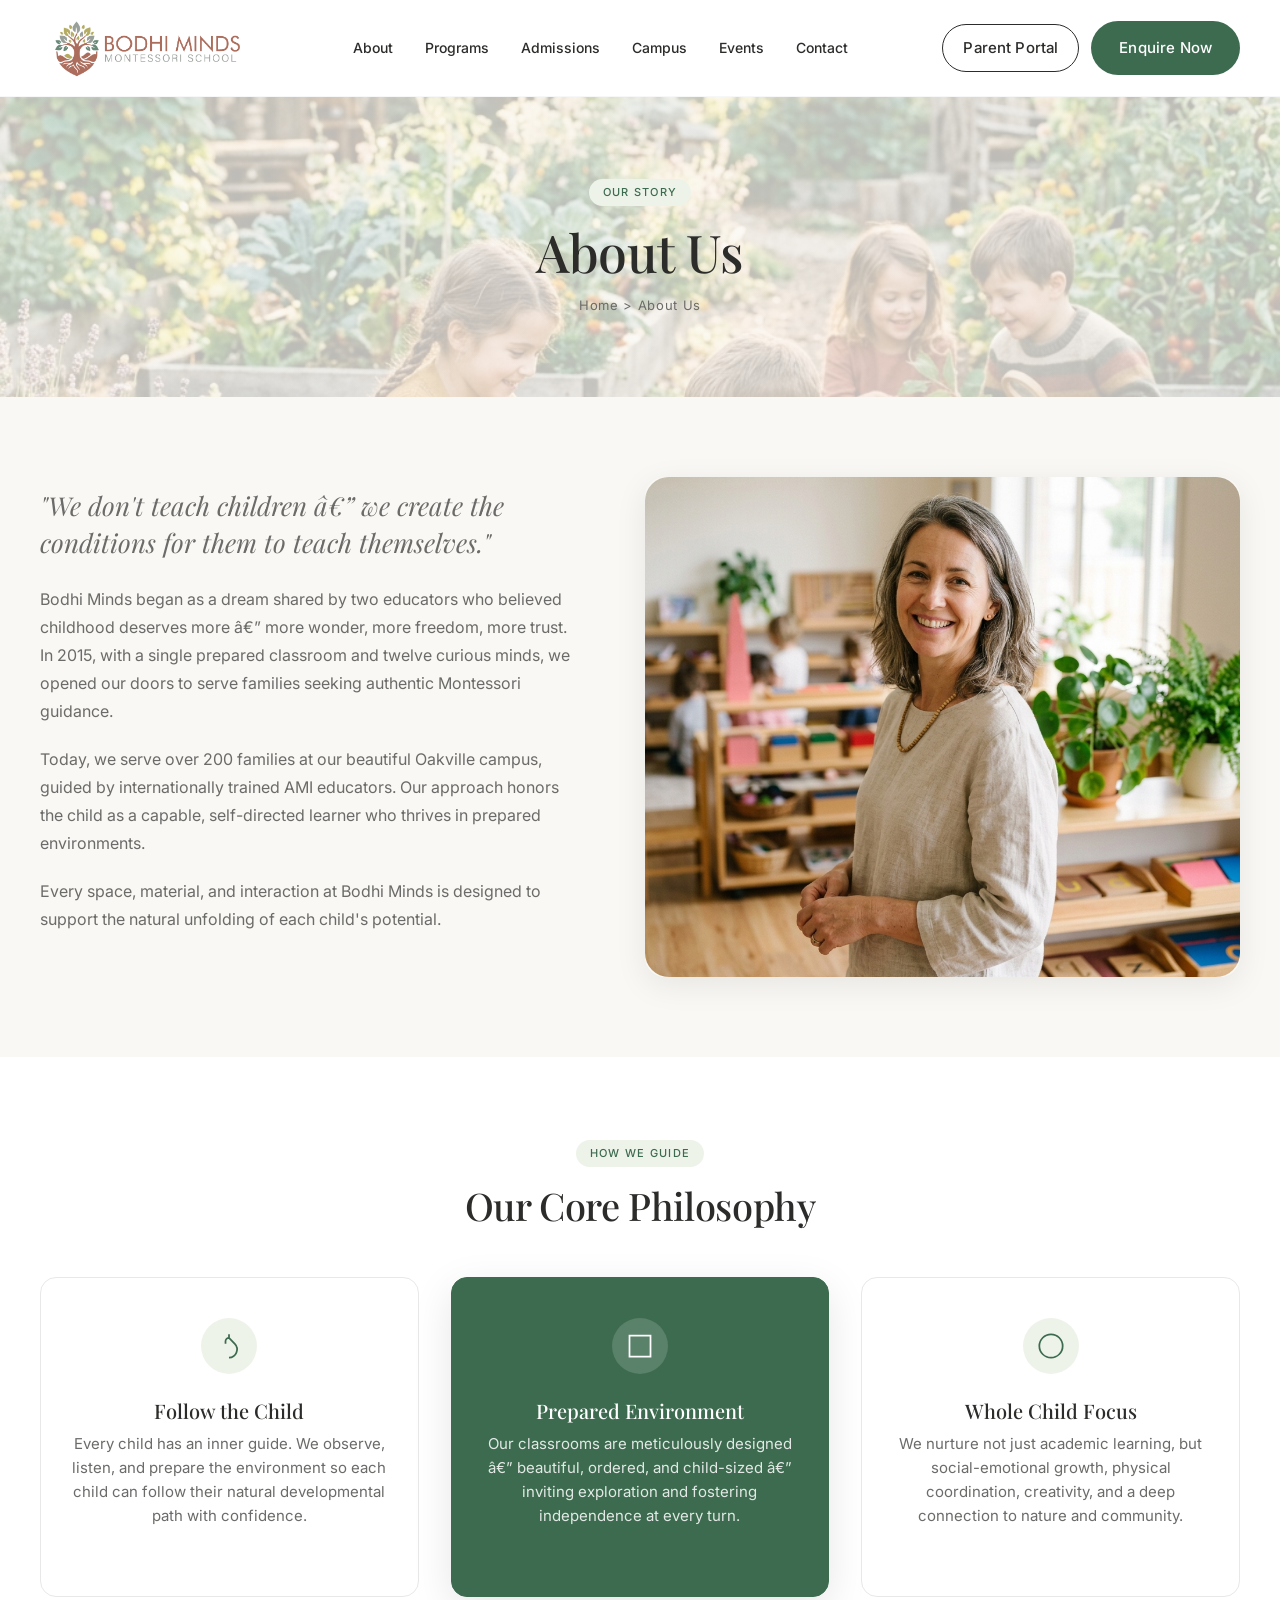
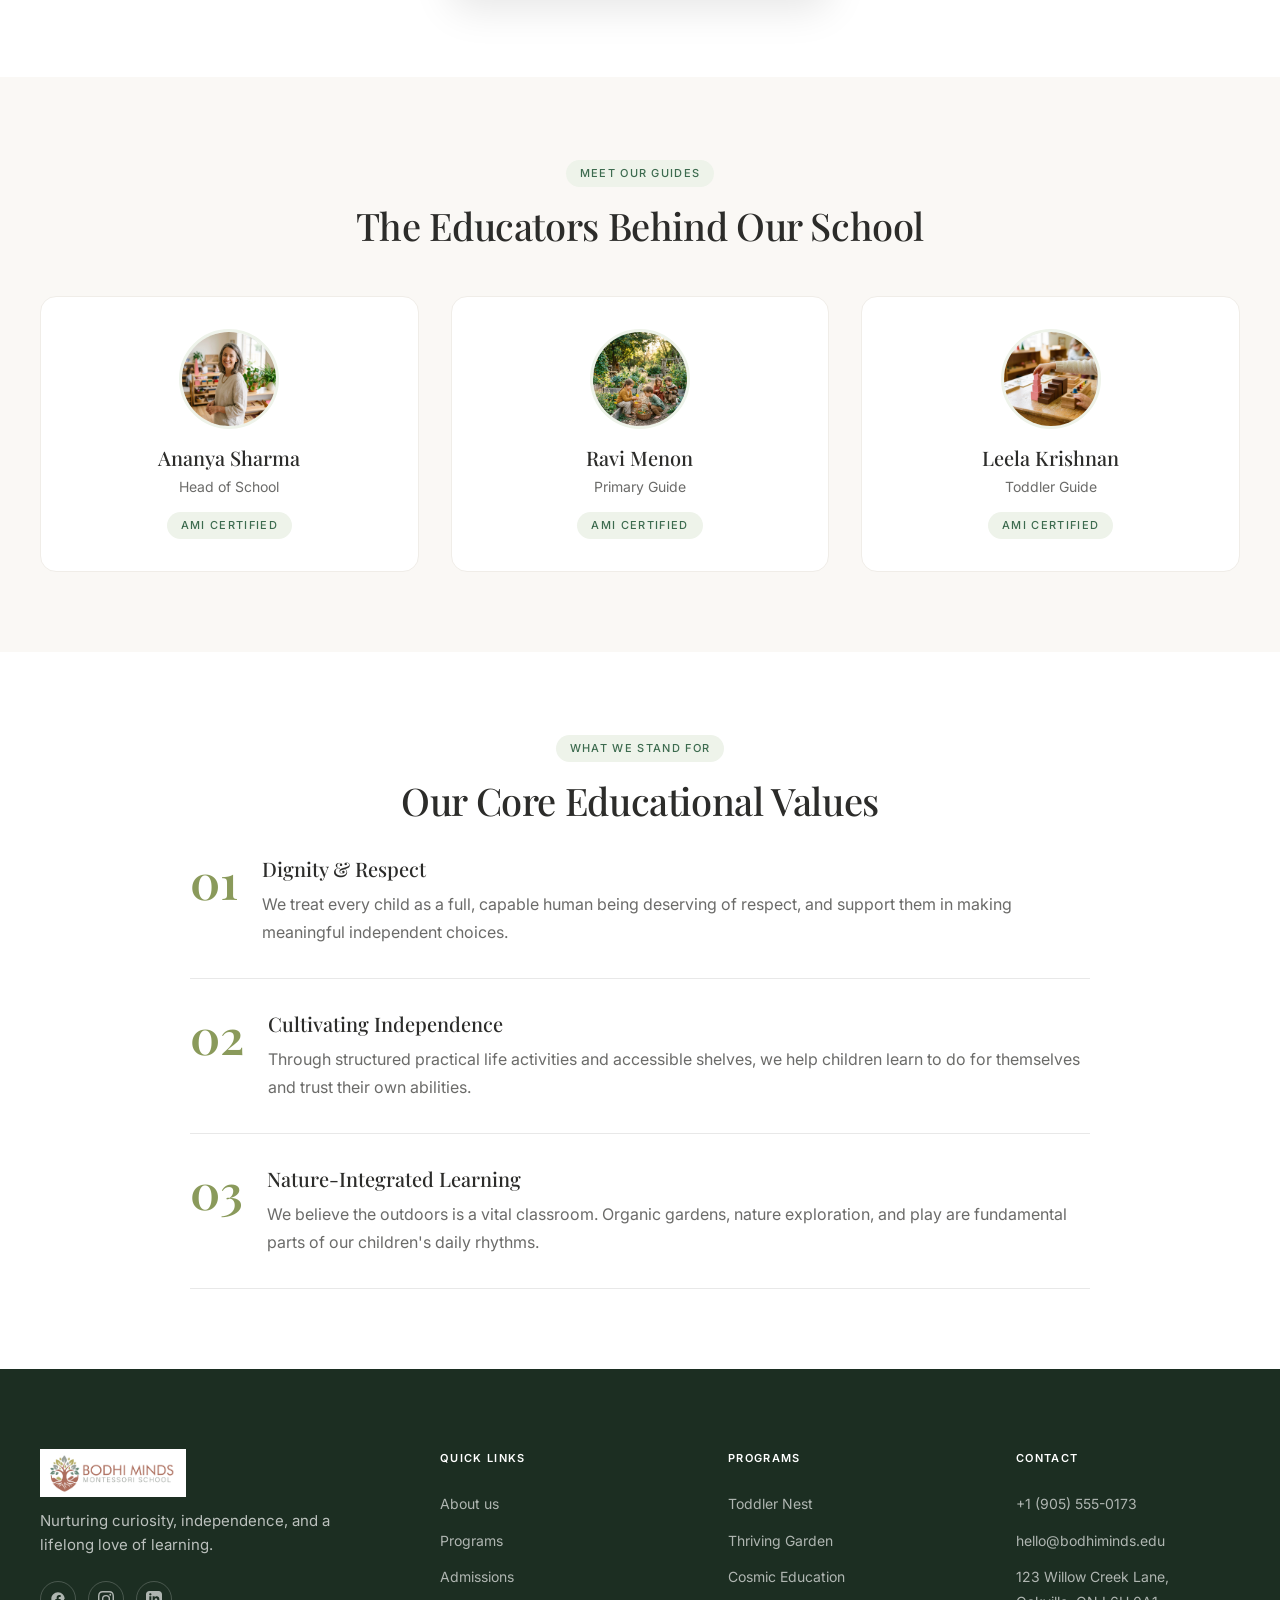
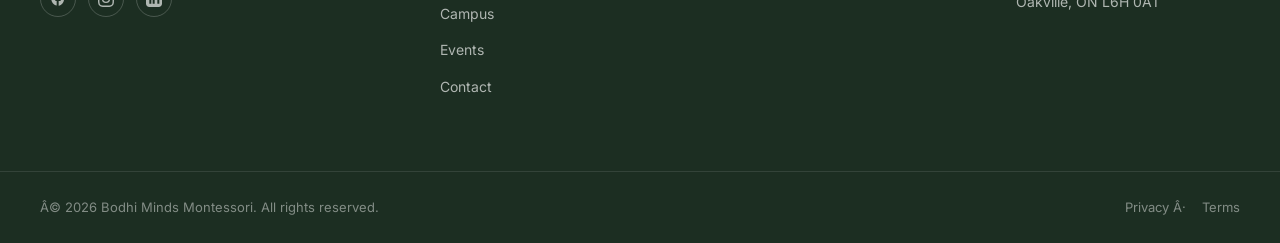
==== commit c61e7dd4: "Update website sections and styles" ====
--- a/about.html
+++ b/about.html
@@ -3,9 +3,9 @@
 <head>
   <meta charset="UTF-8">
   <meta name="viewport" content="width=device-width, initial-scale=1.0">
-  <title>About Us — Bodhi Minds Montessori</title>
+  <title>About Us â€” Bodhi Minds Montessori</title>
   <meta name="description" content="Learn about Bodhi Minds Montessori's story, philosophy, team, and values. We create the conditions for children to teach themselves in Oakville, ON.">
-  <meta property="og:title" content="About Us — Bodhi Minds Montessori">
+  <meta property="og:title" content="About Us â€” Bodhi Minds Montessori">
   <meta property="og:description" content="Discover our story, philosophy, and the passionate team behind Bodhi Minds Montessori education.">
   <link rel="stylesheet" href="css/tokens.css">
   <link rel="stylesheet" href="css/style.css">
@@ -24,7 +24,10 @@
         <a href="events.html">Events</a>
         <a href="contact.html">Contact</a>
       </div>
-      <a href="contact.html" class="btn nav-cta">Enquire Now</a>
+      <div class="nav-cta" style="display: flex; gap: 12px;">
+        <a href="#" class="btn btn-outline" style="padding: 10px 20px; background: transparent;">Parent Portal</a>
+        <a href="contact.html" class="btn btn-primary">Enquire Now</a>
+      </div>
       <div class="nav-hamburger" aria-label="Open menu">
         <span></span>
         <span></span>
@@ -49,12 +52,13 @@
       <a href="events.html">Events</a>
       <a href="contact.html">Contact</a>
     </div>
-    <a href="contact.html" class="btn btn-primary" style="margin-top: 24px; width: 100%;">Enquire Now</a>
+    <a href="#" class="btn btn-outline" style="margin-top: 24px; width: 100%; background: transparent;">Parent Portal</a>
+    <a href="contact.html" class="btn btn-primary" style="margin-top: 12px; width: 100%;">Enquire Now</a>
   </div>
 
   <main>
     <!-- PAGE HERO BANNER -->
-    <section class="page-intro" aria-label="Page introduction">
+    <section class="page-intro" aria-label="Page introduction" style="--hero-bg: url('../images/about_overlap1.png');">
       <div class="container animate-on-scroll">
         <span class="eyebrow">Our Story</span>
         <h1>About Us</h1>
@@ -70,26 +74,13 @@
         <div class="about-split">
           <div class="about-text animate-on-scroll">
             <p class="italic-accent" style="font-family: var(--font-heading); font-size: 26px; line-height: 1.4; margin-bottom: 24px;">
-              "We don't teach children — we create the conditions for them to teach themselves."
+              "We don't teach children â€” we create the conditions for them to teach themselves."
             </p>
-            <p style="margin-bottom: 20px;">Bodhi Minds began as a dream shared by two educators who believed childhood deserves more — more wonder, more freedom, more trust. In 2015, with a single prepared classroom and twelve curious minds, we opened our doors to serve families seeking authentic Montessori guidance.</p>
+            <p style="margin-bottom: 20px;">Bodhi Minds began as a dream shared by two educators who believed childhood deserves more â€” more wonder, more freedom, more trust. In 2015, with a single prepared classroom and twelve curious minds, we opened our doors to serve families seeking authentic Montessori guidance.</p>
             <p style="margin-bottom: 20px;">Today, we serve over 200 families at our beautiful Oakville campus, guided by internationally trained AMI educators. Our approach honors the child as a capable, self-directed learner who thrives in prepared environments.</p>
             <p style="margin-bottom: 32px;">Every space, material, and interaction at Bodhi Minds is designed to support the natural unfolding of each child's potential.</p>
             
-            <div class="trust-inner" style="justify-content: flex-start; gap: 32px; padding: 0;">
-              <div style="text-align: left;">
-                <div class="trust-number" style="font-size: 28px;">2015</div>
-                <div class="trust-label" style="font-size: 13px;">Year Founded</div>
-              </div>
-              <div style="text-align: left;">
-                <div class="trust-number" style="font-size: 28px;">AMI</div>
-                <div class="trust-label" style="font-size: 13px;">Accreditation</div>
-              </div>
-              <div style="text-align: left;">
-                <div class="trust-number" style="font-size: 28px;">200+</div>
-                <div class="trust-label" style="font-size: 13px;">Happy Families</div>
-              </div>
-            </div>
+
           </div>
           <div class="about-image animate-on-scroll" style="display: flex; justify-content: center;">
             <img src="images/founder_portrait.png" alt="Founder of Bodhi Minds Montessori holding Montessori learning cards" class="img-hero" style="max-height: 500px; width: 100%; object-fit: cover;">
@@ -116,7 +107,7 @@
               <svg viewBox="0 0 24 24" fill="none" stroke="currentColor" stroke-width="1.5"><path d="M3 3h18v18H3z"/></svg>
             </div>
             <h3>Prepared Environment</h3>
-            <p>Our classrooms are meticulously designed — beautiful, ordered, and child-sized — inviting exploration and fostering independence at every turn.</p>
+            <p>Our classrooms are meticulously designed â€” beautiful, ordered, and child-sized â€” inviting exploration and fostering independence at every turn.</p>
           </div>
           <div class="program-card">
             <div class="icon-wrapper">
@@ -242,9 +233,9 @@
       </div>
     </div>
     <div class="footer-bottom">
-      <span>© 2026 Bodhi Minds Montessori. All rights reserved.</span>
+      <span>Â© 2026 Bodhi Minds Montessori. All rights reserved.</span>
       <div>
-        <a href="#">Privacy</a> · <a href="#">Terms</a>
+        <a href="#">Privacy</a> Â· <a href="#">Terms</a>
       </div>
     </div>
   </footer>
@@ -252,3 +243,5 @@
   <script src="js/main.js"></script>
 </body>
 </html>
+
+
--- a/css/tokens.css
+++ b/css/tokens.css
@@ -52,7 +52,7 @@
   --radius-input: 10px;
 
   /* Nav */
-  --nav-height: 72px;
+  --nav-height: 96px;
 
   /* Shadows */
   --shadow-card: 0 8px 32px rgba(0,0,0,0.08);
--- a/css/style.css
+++ b/css/style.css
@@ -31,13 +31,13 @@
   align-items: center;
 }
 .nav-logo img {
-  height: 40px;
+  height: 56px;
   width: auto;
   object-fit: contain;
 }
 @media (min-width: 1025px) {
   .nav-logo img {
-    height: 56px;
+    height: 72px;
   }
 }
 .nav-links {
@@ -70,14 +70,9 @@
   color: var(--color-forest);
 }
 .nav-cta {
-  background: var(--color-forest);
-  color: #fff;
-  border-radius: 999px;
-  padding: 10px 22px;
-  font-size: 14px;
-}
-.nav-cta:hover {
-  background: var(--color-forest-dark);
+  display: flex;
+  align-items: center;
+  gap: 12px;
 }
 .nav-hamburger {
   display: none;
@@ -118,6 +113,8 @@
   width: 320px;
   max-width: 85vw;
   height: 100vh;
+  height: 100dvh;
+  overflow-y: auto;
   background: var(--color-surface);
   z-index: 1005;
   display: flex;
@@ -139,7 +136,7 @@
   padding-bottom: 16px;
 }
 .mobile-drawer-logo img {
-  height: 32px;
+  height: 48px;
   width: auto;
 }
 .mobile-drawer-close {
@@ -173,17 +170,19 @@
 }
 
 @media(max-width:768px){
-  .nav-links, .nav-cta { display: none; }
+  .nav-links, .nav-cta { display: none !important; }
   .nav-hamburger { display: flex; }
   .nav-inner { padding: 0 20px; }
 }
 
 /* === PAGE HERO BANNER === */
 .page-intro {
-  background: var(--color-badge-bg);
+  --hero-bg: url('../images/kid-learning-garden.jpg');
+  background: linear-gradient(rgba(250, 248, 245, 0.75), rgba(250, 248, 245, 0.75)), var(--hero-bg) center/cover no-repeat;
   padding: 80px 0;
   text-align: center;
   margin-top: var(--nav-height);
+  position: relative;
 }
 .breadcrumb {
   font-size: 13px;
@@ -416,7 +415,10 @@
   .hero-buttons { justify-content: center; }
   .hero-stat-card { left: 50%; transform: translateX(-50%); bottom: -20px; width: max-content; }
   .hero-image-wrapper { max-width: 480px; margin: 40px auto 0; }
-  .trust-inner { flex-direction: column; gap: 32px; }
+  .trust-inner { flex-direction: row; gap: 8px; justify-content: space-between; align-items: flex-start; }
+  .trust-item { padding: 0 4px; }
+  .trust-number { font-size: 20px; margin-bottom: 4px; }
+  .trust-label { font-size: 10px; line-height: 1.2; }
   .trust-item:not(:last-child)::after { display: none; }
 }
 
@@ -1016,6 +1018,16 @@
   .about-split, .contact-split {
     padding: 0 16px;
   }
+  .hero-buttons {
+    flex-wrap: nowrap;
+    gap: 8px;
+    width: 100%;
+  }
+  .hero-buttons .btn {
+    flex: 1;
+    padding: 12px 4px;
+    font-size: 13px;
+  }
 }
 
 /* Custom Bento Layout for Campus Page */
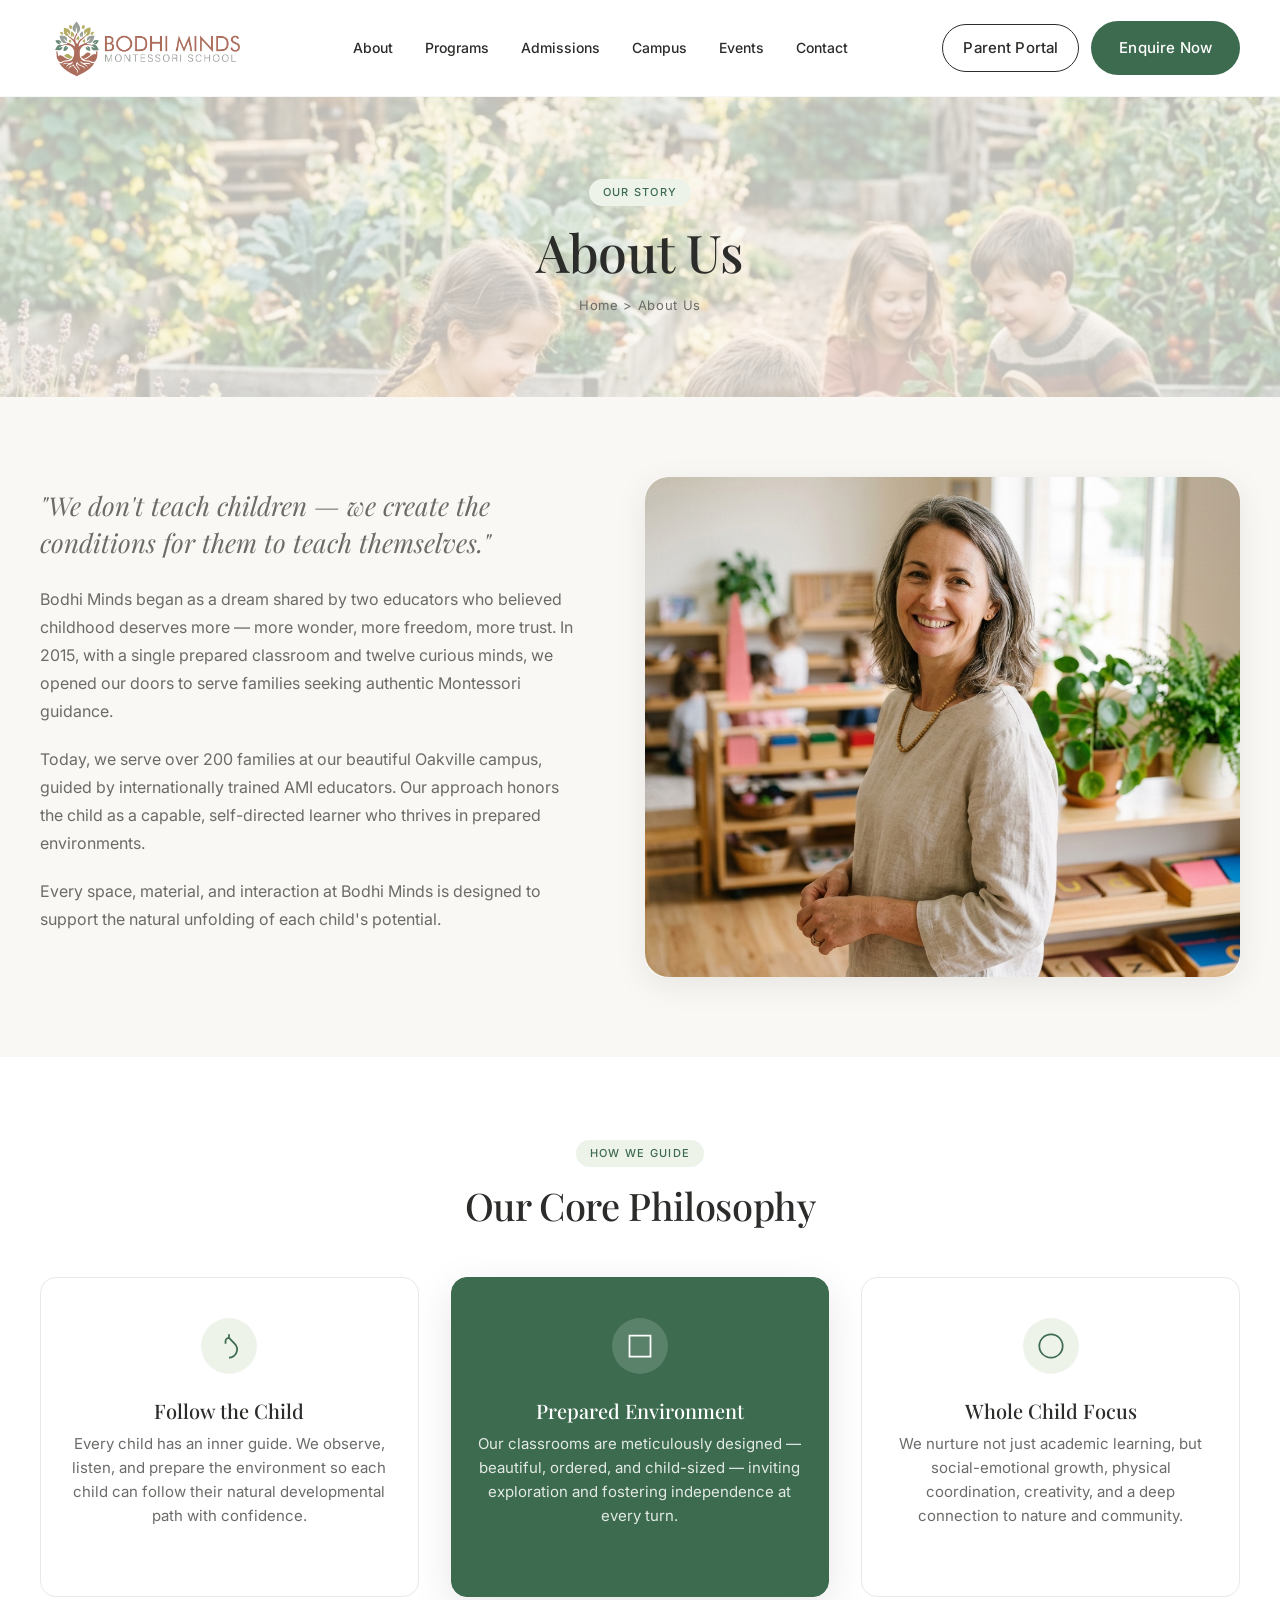
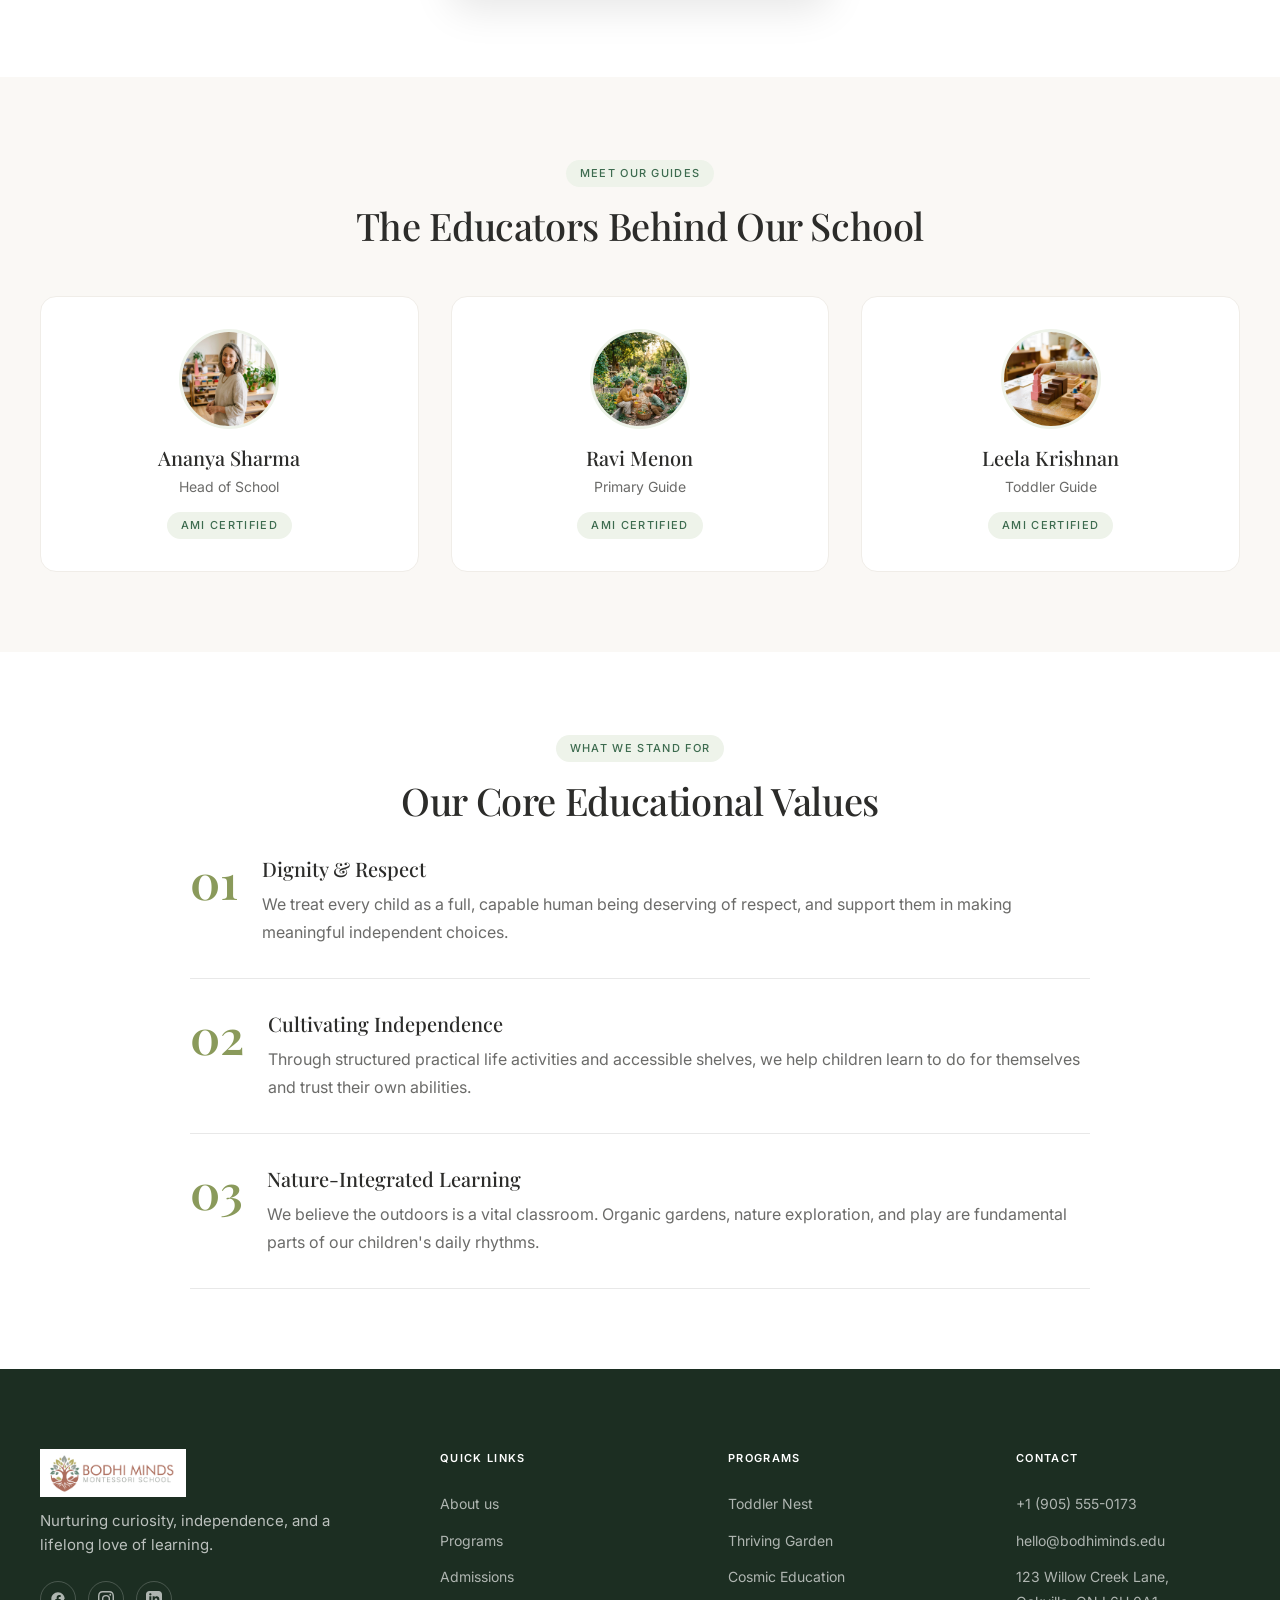
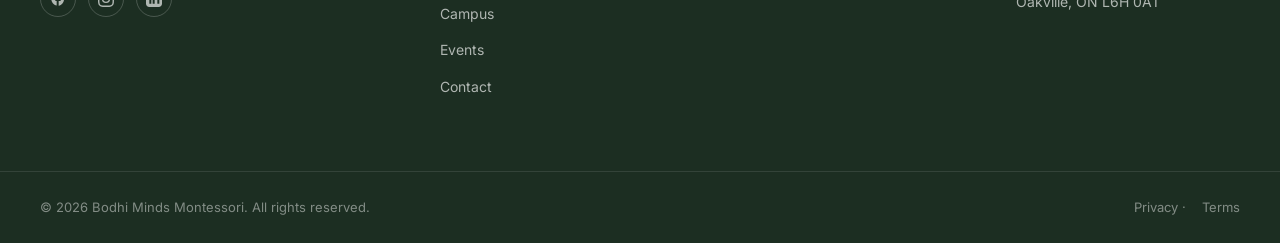
==== commit eed7a0eb: "Fix mojibake encoding issues" ====
--- a/about.html
+++ b/about.html
@@ -3,9 +3,9 @@
 <head>
   <meta charset="UTF-8">
   <meta name="viewport" content="width=device-width, initial-scale=1.0">
-  <title>About Us â€” Bodhi Minds Montessori</title>
+  <title>About Us — Bodhi Minds Montessori</title>
   <meta name="description" content="Learn about Bodhi Minds Montessori's story, philosophy, team, and values. We create the conditions for children to teach themselves in Oakville, ON.">
-  <meta property="og:title" content="About Us â€” Bodhi Minds Montessori">
+  <meta property="og:title" content="About Us — Bodhi Minds Montessori">
   <meta property="og:description" content="Discover our story, philosophy, and the passionate team behind Bodhi Minds Montessori education.">
   <link rel="stylesheet" href="css/tokens.css">
   <link rel="stylesheet" href="css/style.css">
@@ -74,9 +74,9 @@
         <div class="about-split">
           <div class="about-text animate-on-scroll">
             <p class="italic-accent" style="font-family: var(--font-heading); font-size: 26px; line-height: 1.4; margin-bottom: 24px;">
-              "We don't teach children â€” we create the conditions for them to teach themselves."
+              "We don't teach children — we create the conditions for them to teach themselves."
             </p>
-            <p style="margin-bottom: 20px;">Bodhi Minds began as a dream shared by two educators who believed childhood deserves more â€” more wonder, more freedom, more trust. In 2015, with a single prepared classroom and twelve curious minds, we opened our doors to serve families seeking authentic Montessori guidance.</p>
+            <p style="margin-bottom: 20px;">Bodhi Minds began as a dream shared by two educators who believed childhood deserves more — more wonder, more freedom, more trust. In 2015, with a single prepared classroom and twelve curious minds, we opened our doors to serve families seeking authentic Montessori guidance.</p>
             <p style="margin-bottom: 20px;">Today, we serve over 200 families at our beautiful Oakville campus, guided by internationally trained AMI educators. Our approach honors the child as a capable, self-directed learner who thrives in prepared environments.</p>
             <p style="margin-bottom: 32px;">Every space, material, and interaction at Bodhi Minds is designed to support the natural unfolding of each child's potential.</p>
             
@@ -107,7 +107,7 @@
               <svg viewBox="0 0 24 24" fill="none" stroke="currentColor" stroke-width="1.5"><path d="M3 3h18v18H3z"/></svg>
             </div>
             <h3>Prepared Environment</h3>
-            <p>Our classrooms are meticulously designed â€” beautiful, ordered, and child-sized â€” inviting exploration and fostering independence at every turn.</p>
+            <p>Our classrooms are meticulously designed — beautiful, ordered, and child-sized — inviting exploration and fostering independence at every turn.</p>
           </div>
           <div class="program-card">
             <div class="icon-wrapper">
@@ -233,9 +233,9 @@
       </div>
     </div>
     <div class="footer-bottom">
-      <span>Â© 2026 Bodhi Minds Montessori. All rights reserved.</span>
+      <span>© 2026 Bodhi Minds Montessori. All rights reserved.</span>
       <div>
-        <a href="#">Privacy</a> Â· <a href="#">Terms</a>
+        <a href="#">Privacy</a> · <a href="#">Terms</a>
       </div>
     </div>
   </footer>
